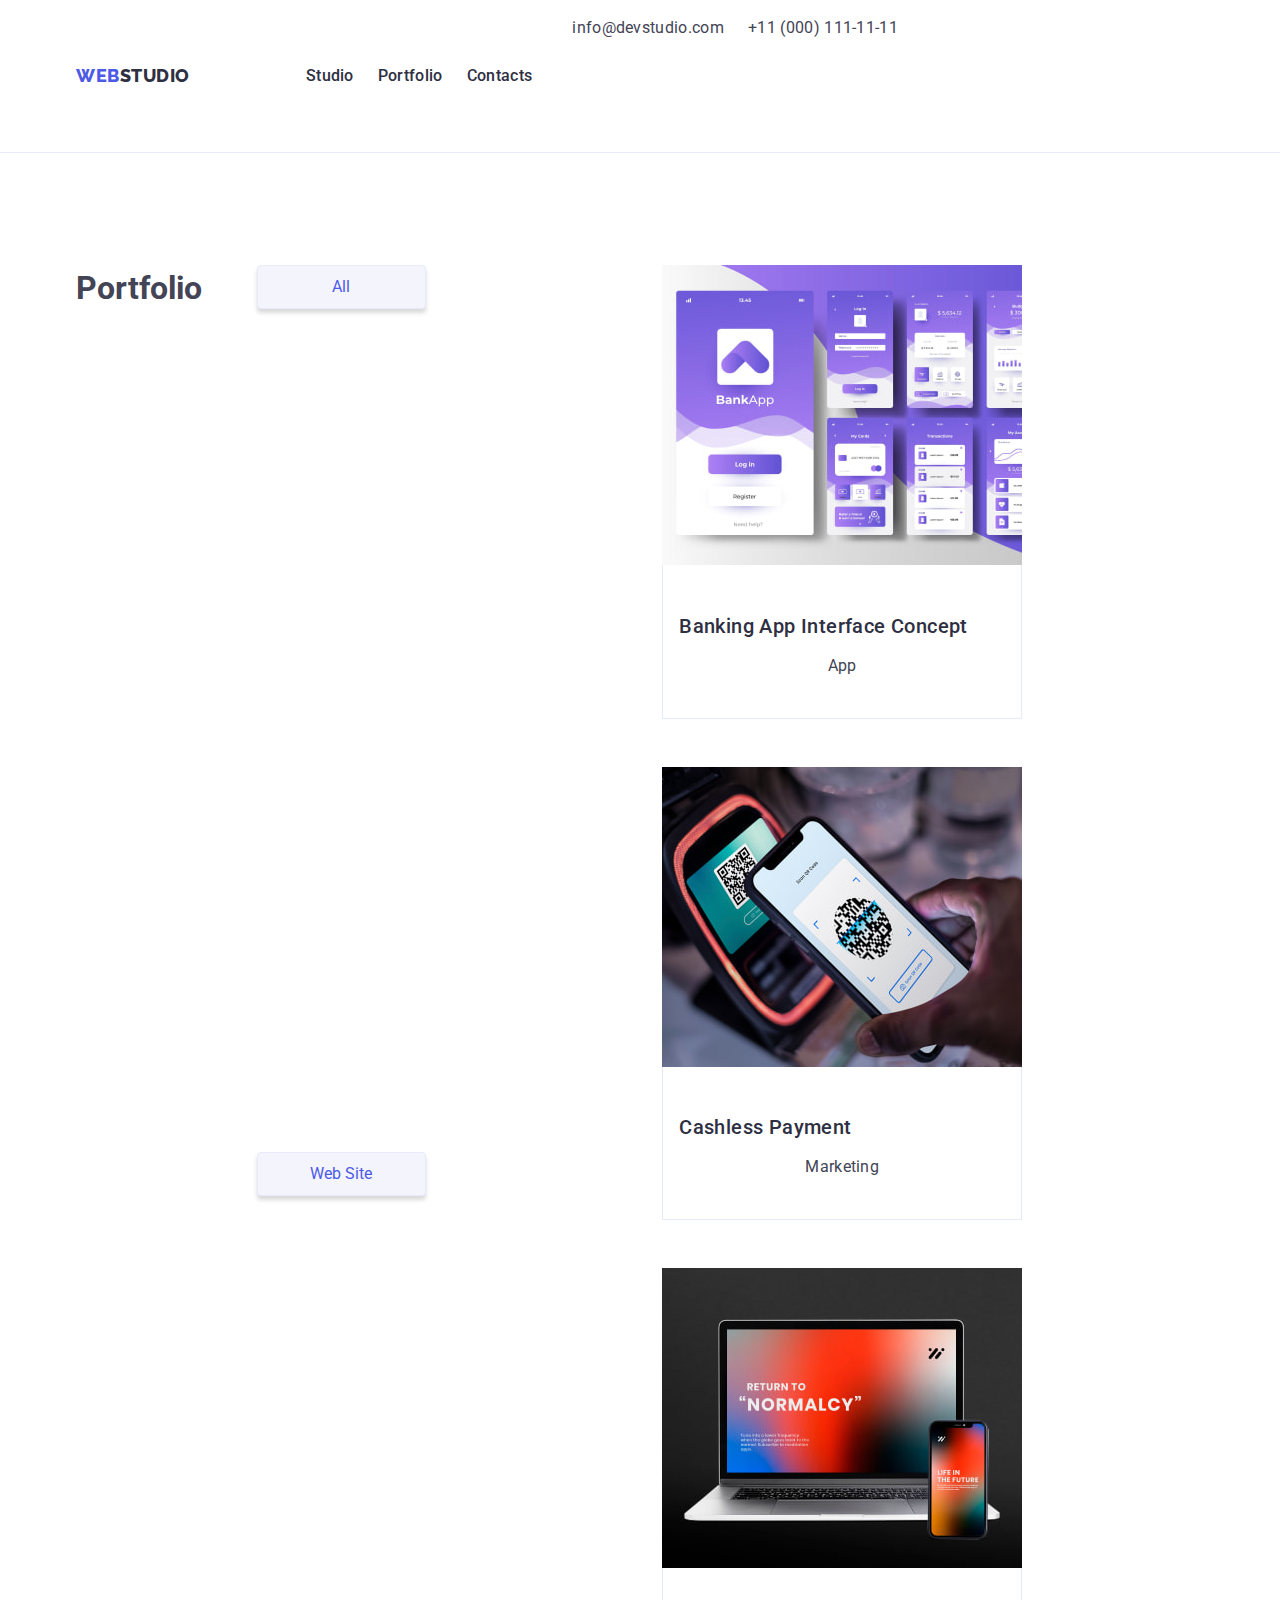
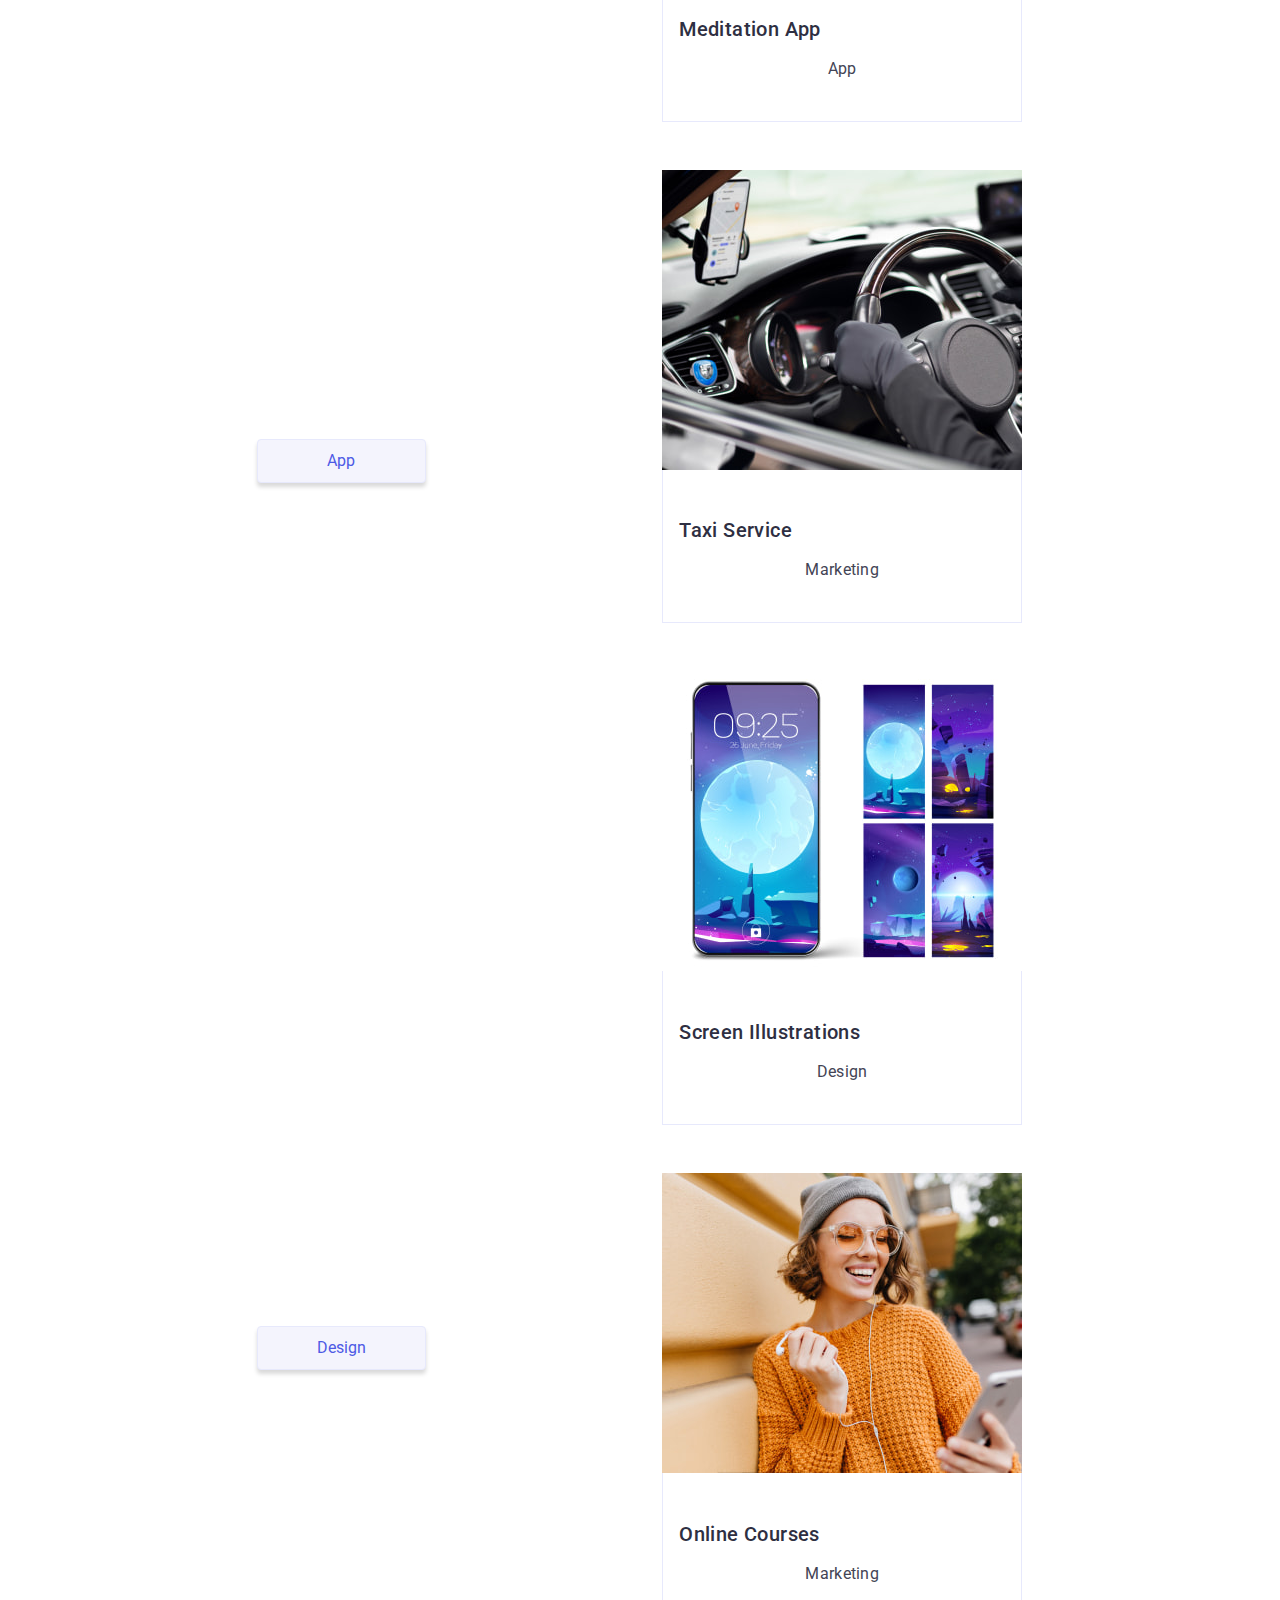
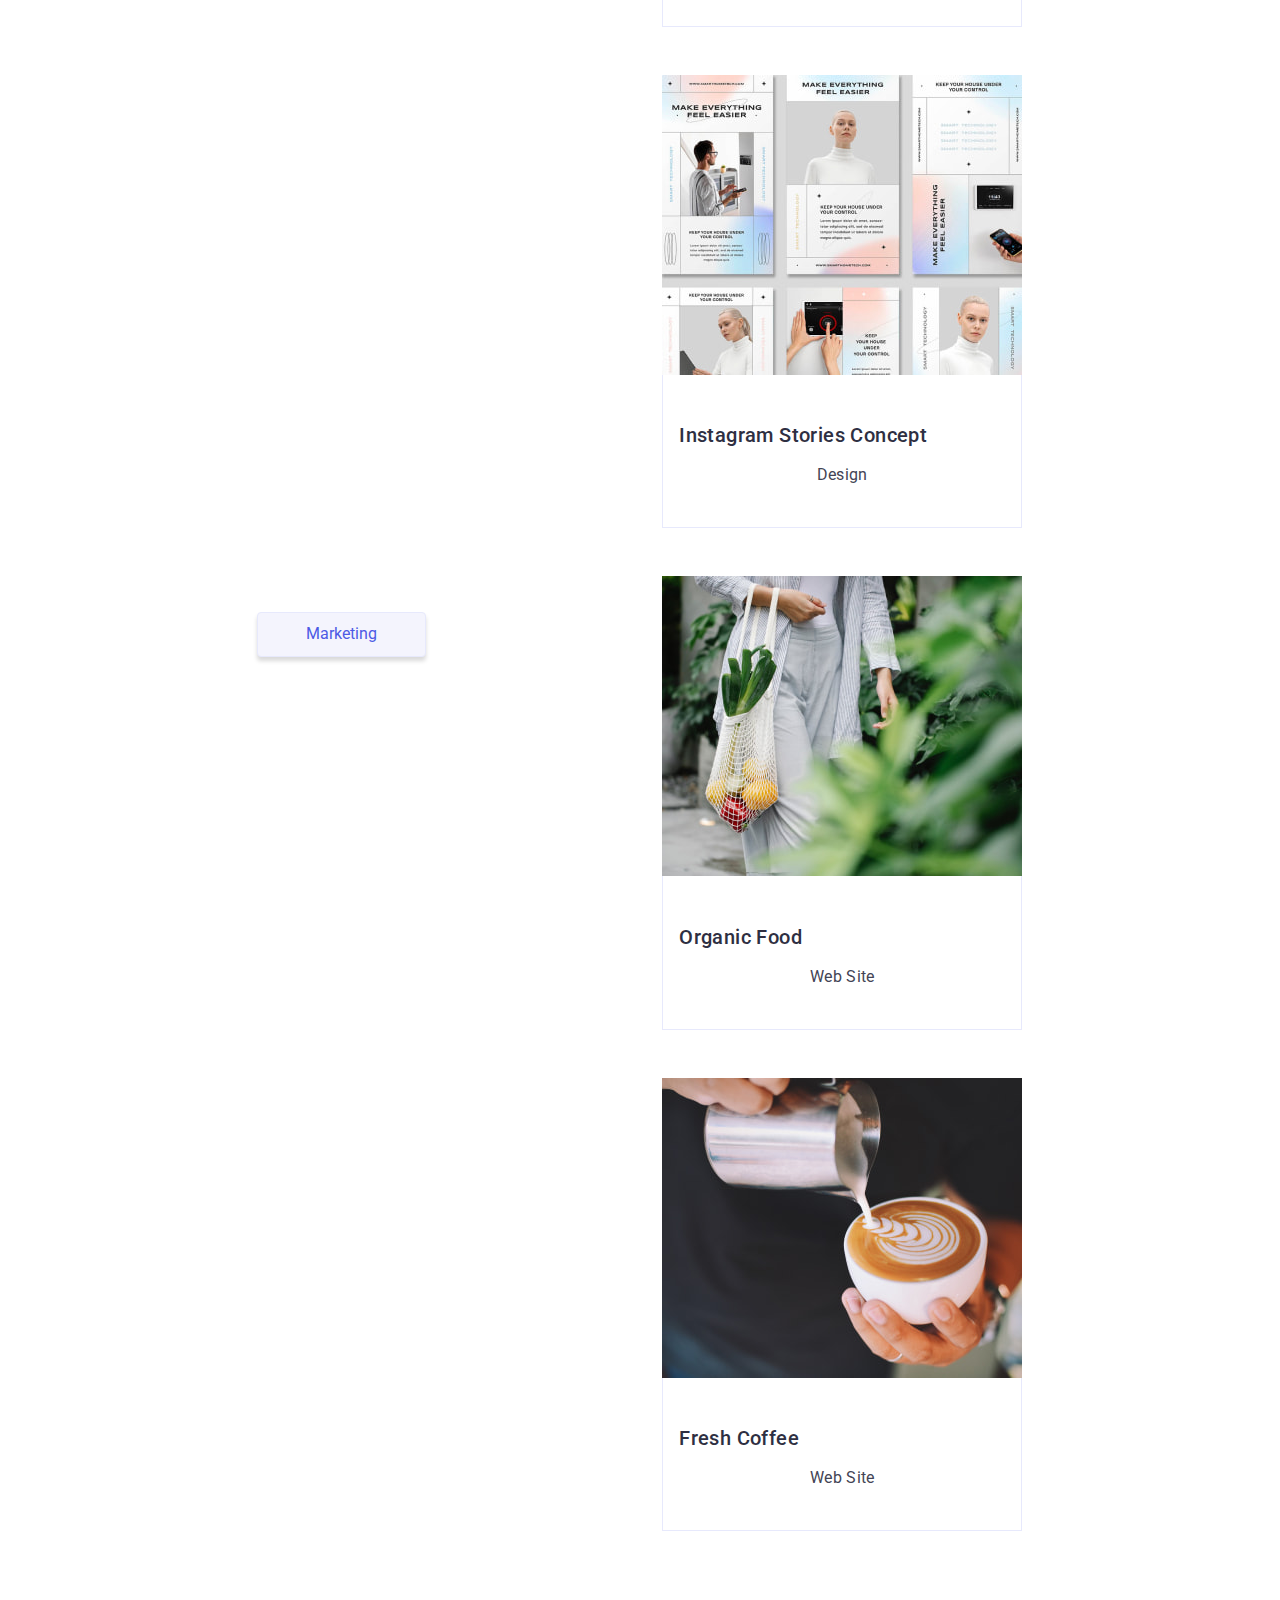
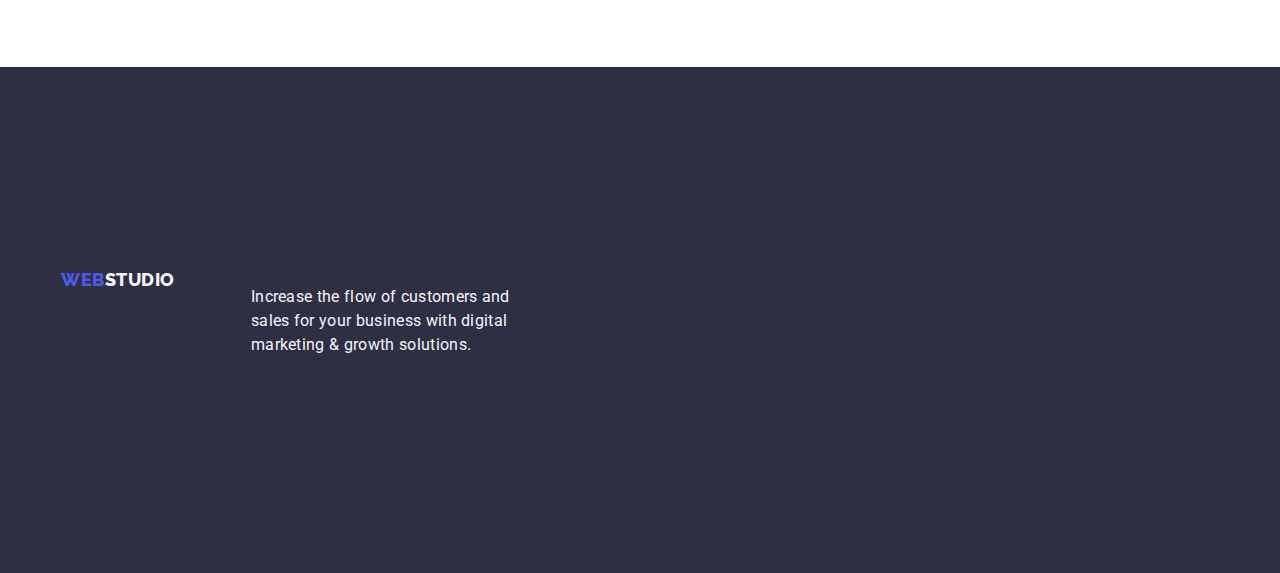
==== portfolio.html @ 125e6f63 "3rd hw further corrections" ====
<!DOCTYPE html>
<html lang="en">
  <head>
    <meta charset="UTF-8" />
    <meta name="viewport" content="width=device-width, initial-scale=1.0" />
    <title>Portfolio</title>
    <link rel="preconnect" href="https://fonts.googleapis.com" />
    <link rel="preconnect" href="https://fonts.gstatic.com" crossorigin />
    <link
      href="https://fonts.googleapis.com/css2?family=Raleway:wght@800&family=Roboto:wght@400;500;700;900&display=swap"
      rel="stylesheet"
    />
    <link
      rel="stylesheet"
      href="https://cdnjs.cloudflare.com/ajax/libs/modern-normalize/1.0.0/modern-normalize.min.css"
    />
    <link rel="stylesheet" href="css/styles.css" type="text/css" />
  </head>
  <body>
    <header class="header">
      <div class="container">
        <nav class="navigation">
          <a class="link logo" href="./index.html"
            >Web<span class="accent">Studio</span></a
          >
          <menu class="list nav-menu">
            <li class="nav-menu-li">
              <a class="nav-link link" href="./index.html">Studio</a>
            </li>
            <li class="nav-menu-li">
              <a class="nav-link link" href="./portfolio.html">Portfolio</a>
            </li>
            <li class="nav-menu-li">
              <a class="nav-link link" href="">Contacts</a>
            </li>
          </menu>
        </nav>
        <address class="address">
          <ul class="list">
            <li>
              <a class="address-link link" href="mailto:info@devstudio.com"
                >info@devstudio.com</a
              >
            </li>
            <li>
              <a class="address-link link" href="tel:+110001111111"
                >+11 (000) 111-11-11</a
              >
            </li>
          </ul>
        </address>
      </div>
    </header>
    <main>
      <section class="section portfolio-section">
        <div class="container">
          <h1 class="hidden">Portfolio</h1>
          <ul class="list buttons">
            <li>
              <button
                class="portfolio-button main-button main-button"
                type="button"
              >
                All
              </button>
            </li>
            <li>
              <button
                class="portfolio-button main-button main-button"
                type="button"
              >
                Web Site
              </button>
            </li>
            <li>
              <button
                class="portfolio-button main-button main-button"
                type="button"
              >
                App
              </button>
            </li>
            <li>
              <button
                class="portfolio-button main-button main-button"
                type="button"
              >
                Design
              </button>
            </li>
            <li>
              <button
                class="portfolio-button main-button main-button"
                type="button"
              >
                Marketing
              </button>
            </li>
          </ul>
          <ul class="list portfolio-app">
            <li class="portfolio-app-li">
              <a href="" class="link">
                <img
                  src="./images/portfolio_1.jpg"
                  alt="BankApp application"
                  width="360"
                  height="300"
                />
                <div class="portfolio-app-name">
                  <h2 class="portfolio-second-heading">
                    Banking App Interface Concept
                  </h2>
                  <p class="paragraph">App</p>
                </div>
              </a>
            </li>
            <li class="portfolio-app -list-item">
              <a href="" class="link">
                <img
                  src="./images/portfolio_2.jpg"
                  alt="scanning an QR code"
                  width="360"
                  height="300"
                />
                <div class="portfolio-app-name">
                  <h2 class="portfolio-second-heading">Cashless Payment</h2>
                  <p class="paragraph">Marketing</p>
                </div>
              </a>
            </li>
            <li class="portfolio-app -list-item">
              <a href="" class="link">
                <img
                  src="./images/portfolio_3.jpg"
                  alt="laptop and mobile screens showing meditation application"
                  width="360"
                  height="300"
                />
                <div class="portfolio-app-name">
                  <h2 class="portfolio-second-heading">Meditation App</h2>
                  <p class="paragraph">App</p>
                </div>
              </a>
            </li>
            <li class="portfolio-app -list-item">
              <a href="" class="link">
                <img
                  src="./images/portfolio_4.jpg"
                  alt="steering wheel being held"
                  width="360"
                  height="300"
                />
                <div class="portfolio-app-name">
                  <h2 class="portfolio-second-heading">Taxi Service</h2>
                  <p class="paragraph">Marketing</p>
                </div>
              </a>
            </li>
            <li class="portfolio-app -list-item">
              <a href="" class="link">
                <img
                  src="./images/portfolio_5.jpg"
                  alt="phone screen with a moon wallpaper"
                  width="360"
                  height="300"
                />
                <div class="portfolio-app-name">
                  <h2 class="portfolio-second-heading">Screen Illustrations</h2>
                  <p class="paragraph">Design</p>
                </div>
              </a>
            </li>
            <li class="portfolio-app -list-item">
              <a href="" class="link">
                <img
                  src="./images/portfolio_6.jpg"
                  alt="smiling woman with headphones using a mobile phone"
                  width="360"
                  height="300"
                />
                <div class="portfolio-app-name">
                  <h2 class="portfolio-second-heading">Online Courses</h2>
                  <p class="paragraph">Marketing</p>
                </div>
              </a>
            </li>
            <li class="portfolio-app -list-item">
              <a href="" class="link">
                <img
                  src="./images/portfolio_7.jpg"
                  alt="templates concerning keeping house under control"
                  width="360"
                  height="300"
                />
                <div class="portfolio-app-name">
                  <h2 class="portfolio-second-heading">
                    Instagram Stories Concept
                  </h2>
                  <p class="paragraph">Design</p>
                </div>
              </a>
            </li>
            <li class="portfolio-app -list-item">
              <a href="" class="link">
                <img
                  src="./images/portfolio_8.jpg"
                  alt="woman carrying a bag of fruits and vegetables"
                  width="360"
                  height="300"
                />
                <div class="portfolio-app-name">
                  <h2 class="portfolio-second-heading">Organic Food</h2>
                  <p class="paragraph">Web Site</p>
                </div>
              </a>
            </li>
            <li class="portfolio-app -list-item">
              <a href="" class="link">
                <img
                  src="./images/portfolio_9.jpg"
                  alt="person decorating a coffee"
                  width="360"
                  height="300"
                />
                <div class="portfolio-app-name">
                  <h2 class="portfolio-second-heading">Fresh Coffee</h2>
                  <p class="paragraph">Web Site</p>
                </div>
              </a>
            </li>
          </ul>
        </div>
      </section>
    </main>
    <footer class="footer">
      <div class="container">
        <a class="link logo" href="./index.html"
          >Web<span class="accent">Studio</span></a
        >
        <p class="footer-paragraph">
          Increase the flow of customers and sales for your business with
          digital marketing & growth solutions.
        </p>
      </div>
    </footer>
  </body>
</html>
---- css/styles.css ----
:root {
  --iris: #4d5ae5;
  --ocean: #404bbf;
  --navy-blue: #2e2f42;
  --green: #31d0aa;
  --slate: #434455;
  --light-slate: #8e8f99;
  --cornflower: #e7e9fc;
  --cloud: #f4f4fd;
  --navy-blue-modal: #2e2f4266;
  --grey: #2e2f42b2;
  --white: #ffffff;
  --dairy: #fcfcfc;
}

body {
  background-color: var(--white);
  color: var(--slate);
  font-family: "Roboto", sans-serif;
}

.header {
  border-bottom: 1px solid var(--cornflower);
}

.container {
  display: flex;
  margin: 0 auto;
  padding: 0 15px;
  width: 1158px;
}

.navigation {
  display: flex;
  align-items: center;
}

.nav-menu {
  display: flex;
  gap: 40px;
}

.nav-menu-li {
  padding: 24px 0;
}

.nav-link {
  color: var(--navy-blue);
  font-weight: 500;
  letter-spacing: 0.02em;
  line-height: 1.5;
  padding: 24px 0;
}

.link {
  display: inline-block;
  text-decoration: none;
}

.link:hover,
.link:focus {
  color: var(--ocean);
}

.logo {
  color: var(--iris);
  font-family: "Raleway", sans-serif;
  font-size: 18px;
  font-weight: 800;
  letter-spacing: 0.03em;
  line-height: 1.17;
  margin-right: 76px;
  text-transform: uppercase;
}

.accent {
  color: var(--navy-blue);
}

.list {
  display: flex;
  gap: 24px;
  list-style: none;
}

.address {
  font-style: normal;
  gap: 40px;
}

.address > .link {
  gap: 40px;
}

.address-link {
  color: var(--slate);
  letter-spacing: 0.02em;
  line-height: 1.5;
}

.section {
  padding: 120px 0;
}

.section .list {
  justify-content: center;
}

.starting-section {
  background-color: var(--navy-blue);
  display: flex;
  justify-content: center;
  padding: 188px 0;
}

.starting-section > .container {
  display: flex;
  flex-wrap: wrap;
  justify-content: center;
  width: 496px;
}

.first-heading {
  color: var(--white);
  font-size: 56px;
  letter-spacing: 0.02em;
  line-height: 1.07;
  max-width: 496px;
  text-align: center;
}

.button {
  cursor: pointer;
  font-family: "Roboto", sans-serif;
  font-weight: 500;
  letter-spacing: 0.04em;
  line-height: 1.5;
}

.main-button {
  background-color: var(--iris);
  border: none;
  box-shadow: 0px 4px 4px 0px rgba(0, 0, 0, 0.15);
  color: var(--white);
  display: block;
  min-width: 169px;
  padding: 16px 32px;
}

.main-button:hover,
.main-button:focus {
  background-color: var(--ocean);
}

.main-button,
.portfolio-button {
  border-radius: 4px;
}

.visually-hidden {
  position: absolute;
  width: 1px;
  height: 1px;
  margin: -1px;
  border: 0;
  padding: 0;
  white-space: nowrap;
  clip-path: inset(100%);
  clip: rect(0 0 0 0);
  overflow: hidden;
}

.third-heading {
  color: var(--navy-blue);
  font-size: 20px;
  font-weight: 500;
  letter-spacing: 0.02em;
  line-height: 1.2;
  margin-bottom: 8px;
  text-align: center;
}

.paragraph {
  color: var(--slate);
  letter-spacing: 0.02em;
  line-height: 1.5;
  text-align: center;
}

.second-heading {
  color: var(--navy-blue);
  font-size: 36px;
  font-weight: 700;
  letter-spacing: 0.02em;
  line-height: 1.11;
  margin-bottom: 72px;
  text-align: center;
  text-transform: capitalize;
}

.traits-list-item {
  flex-basis: calc((100% - 72px) / 4);
}

.work-list-item,
.portfolio-app-li {
  flex-basis: calc((100% - 48px) / 3);
}

.team-section {
  background-color: var(--cloud);
  border-radius: 0 0 4px 4px;
  flex-basis: calc((100% - 72px) / 4);
}

.team-list-item {
  background-color: var(--white);
  border-radius: 0 0 4px 4px;
}

.team-member {
  padding: 32px 0;
}

img {
  display: block;
}

.footer {
  background-color: var(--navy-blue);
  padding: 100px 0;
}

.footer > .container {
  padding: 101.5px 0 100px 0;
}

.footer .link {
  margin-bottom: 16px;
}

.footer .accent {
  color: var(--cloud);
}

.footer-paragraph {
  color: var(--cloud);
  letter-spacing: 0.02em;
  line-height: 1.5;
  max-width: 264px;
}

/* portfolio */

.portfolio-section {
  padding: 96px 0 120px 0;
}

.portfolio-section .list {
  flex-wrap: wrap;
}

.buttons {
  margin-bottom: 72px;
}

.portfolio-button {
  background-color: var(--cloud);
  border: 1px solid var(--cornflower);
  color: var(--iris);
  padding: 12px 24px;
}

.portfolio-button:hover,
.portfolio-button:focus {
  background-color: var(--ocean);
  border: 1px solid transparent;
  color: var(--white);
}

.portfolio-second-heading {
  color: var(--navy-blue);
  font-size: 20px;
  font-weight: 500;
  letter-spacing: 0.02em;
  line-height: 1.2;
  margin-bottom: 8px;
}

.portfolio-app {
  row-gap: 48px;
}

.portfolio-app-name {
  border: 1px solid var(--cornflower);
  border-top: none;
  padding: 32px 16px;
}

.portfolio-app-name > .paragraph {
  margin-bottom: 8px;
}
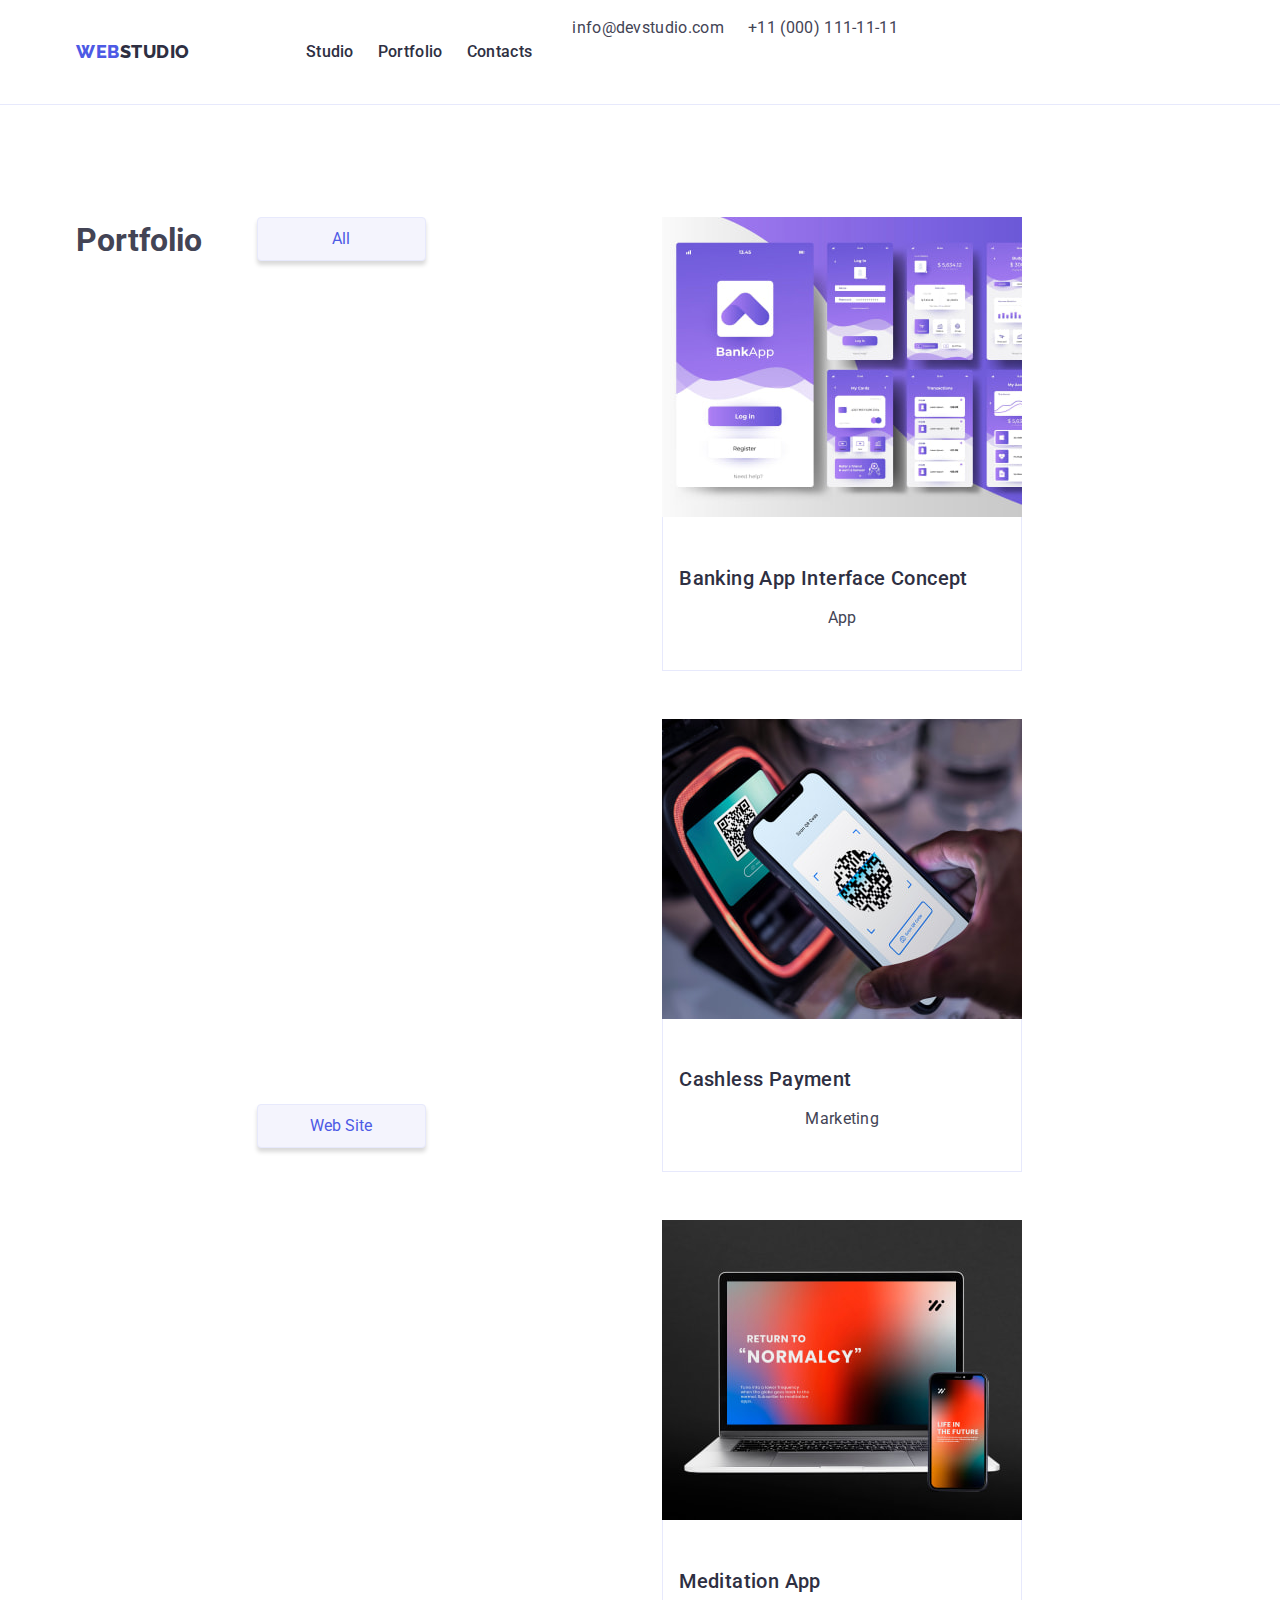
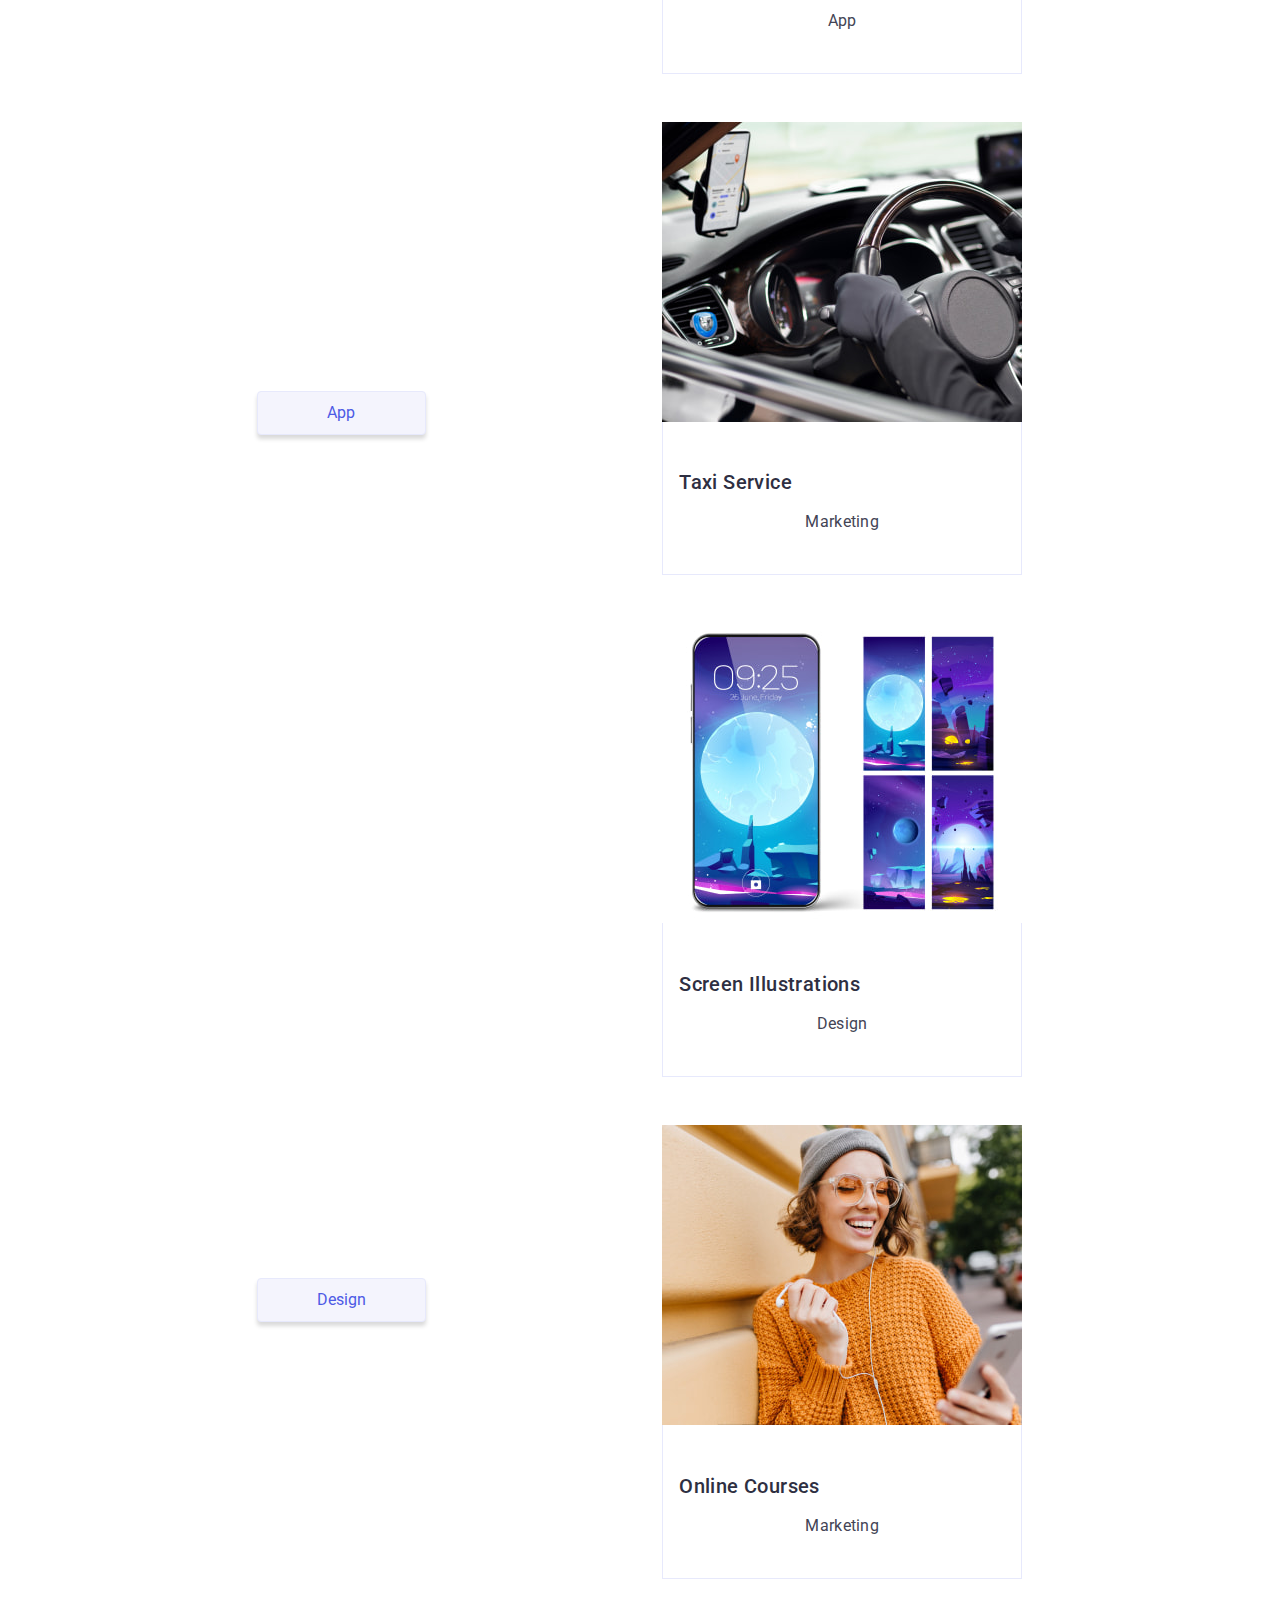
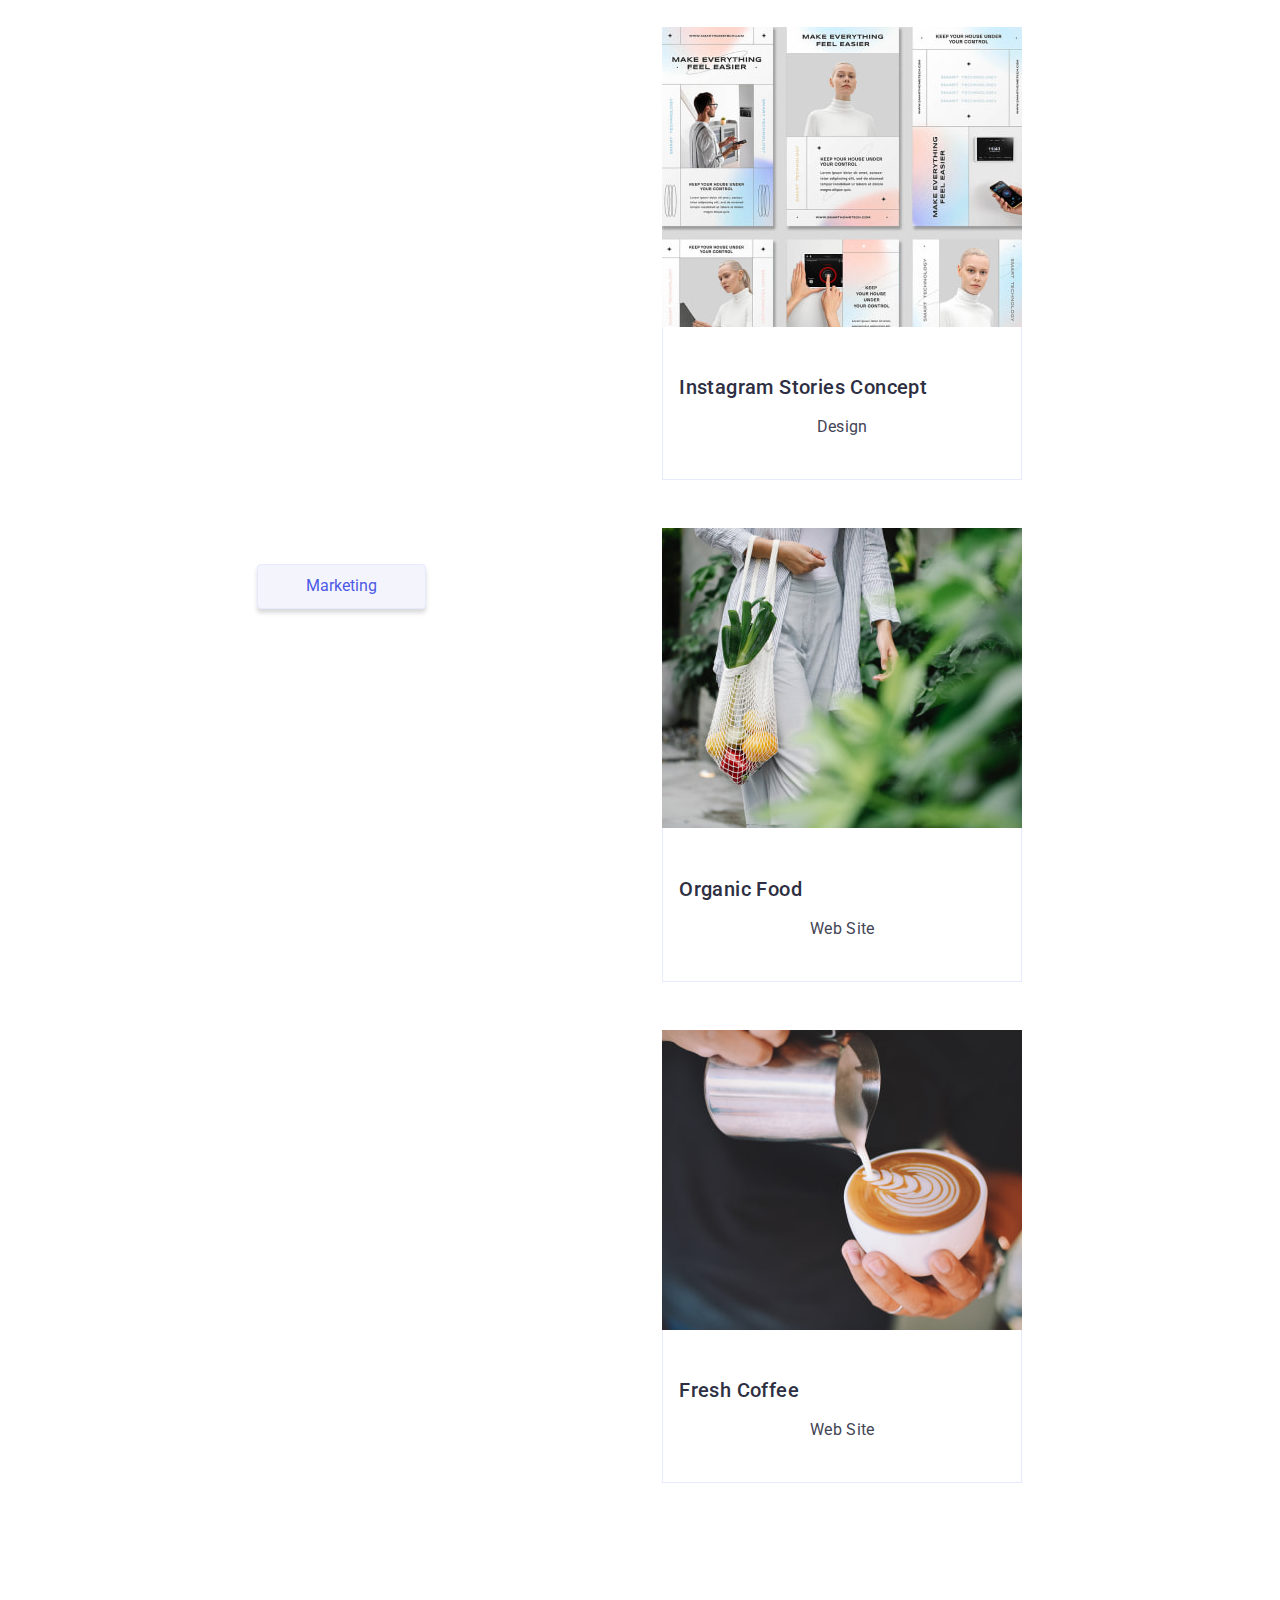
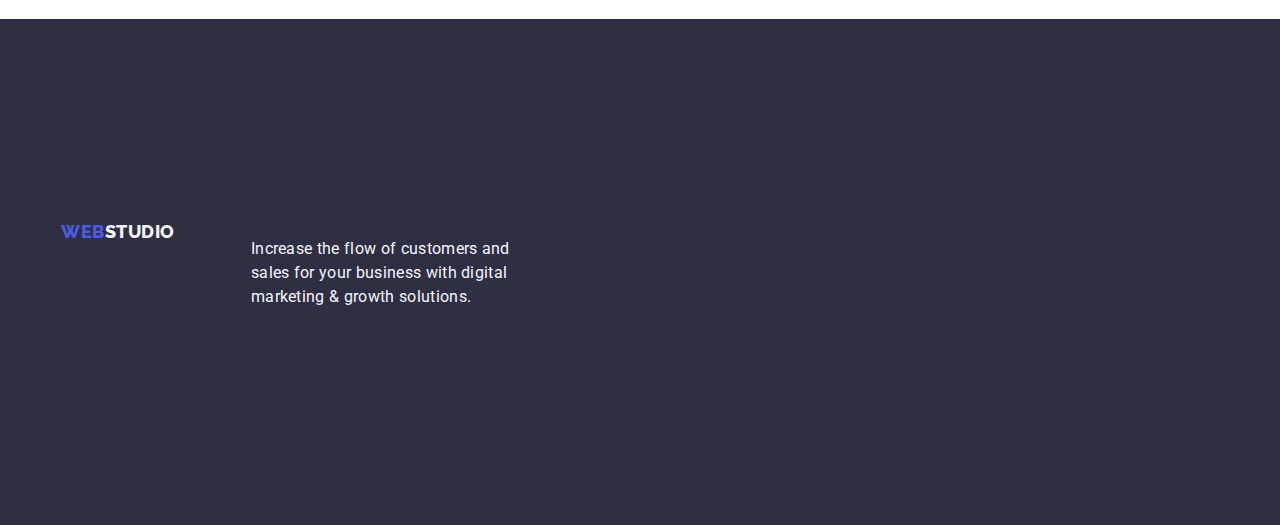
==== commit cafc1eb5: "3rd hw li class" ====
--- a/portfolio.html
+++ b/portfolio.html
@@ -114,7 +114,7 @@
                 </div>
               </a>
             </li>
-            <li class="portfolio-app -list-item">
+            <li class="portfolio-app-li">
               <a href="" class="link">
                 <img
                   src="./images/portfolio_2.jpg"
@@ -128,7 +128,7 @@
                 </div>
               </a>
             </li>
-            <li class="portfolio-app -list-item">
+            <li class="portfolio-app-li">
               <a href="" class="link">
                 <img
                   src="./images/portfolio_3.jpg"
@@ -142,7 +142,7 @@
                 </div>
               </a>
             </li>
-            <li class="portfolio-app -list-item">
+            <li class="portfolio-app-li">
               <a href="" class="link">
                 <img
                   src="./images/portfolio_4.jpg"
@@ -156,7 +156,7 @@
                 </div>
               </a>
             </li>
-            <li class="portfolio-app -list-item">
+            <li class="portfolio-app-li">
               <a href="" class="link">
                 <img
                   src="./images/portfolio_5.jpg"
@@ -170,7 +170,7 @@
                 </div>
               </a>
             </li>
-            <li class="portfolio-app -list-item">
+            <li class="portfolio-app-li">
               <a href="" class="link">
                 <img
                   src="./images/portfolio_6.jpg"
@@ -184,7 +184,7 @@
                 </div>
               </a>
             </li>
-            <li class="portfolio-app -list-item">
+            <li class="portfolio-app-li">
               <a href="" class="link">
                 <img
                   src="./images/portfolio_7.jpg"
@@ -200,7 +200,7 @@
                 </div>
               </a>
             </li>
-            <li class="portfolio-app -list-item">
+            <li class="portfolio-app-li">
               <a href="" class="link">
                 <img
                   src="./images/portfolio_8.jpg"
@@ -214,7 +214,7 @@
                 </div>
               </a>
             </li>
-            <li class="portfolio-app -list-item">
+            <li class="portfolio-app-li">
               <a href="" class="link">
                 <img
                   src="./images/portfolio_9.jpg"
--- a/css/styles.css
+++ b/css/styles.css
@@ -53,7 +53,6 @@
 }
 
 .link {
-  display: inline-block;
   text-decoration: none;
 }
 
@@ -84,6 +83,7 @@
 }
 
 .address {
+  display: flex;
   font-style: normal;
   gap: 40px;
 }
@@ -216,6 +216,7 @@
 .team-list-item {
   background-color: var(--white);
   border-radius: 0 0 4px 4px;
+  flex-basis: calc((100% - 72px) / 4);
 }
 
 .team-member {
@@ -236,6 +237,7 @@
 }
 
 .footer .link {
+  display: inline-block;
   margin-bottom: 16px;
 }
 
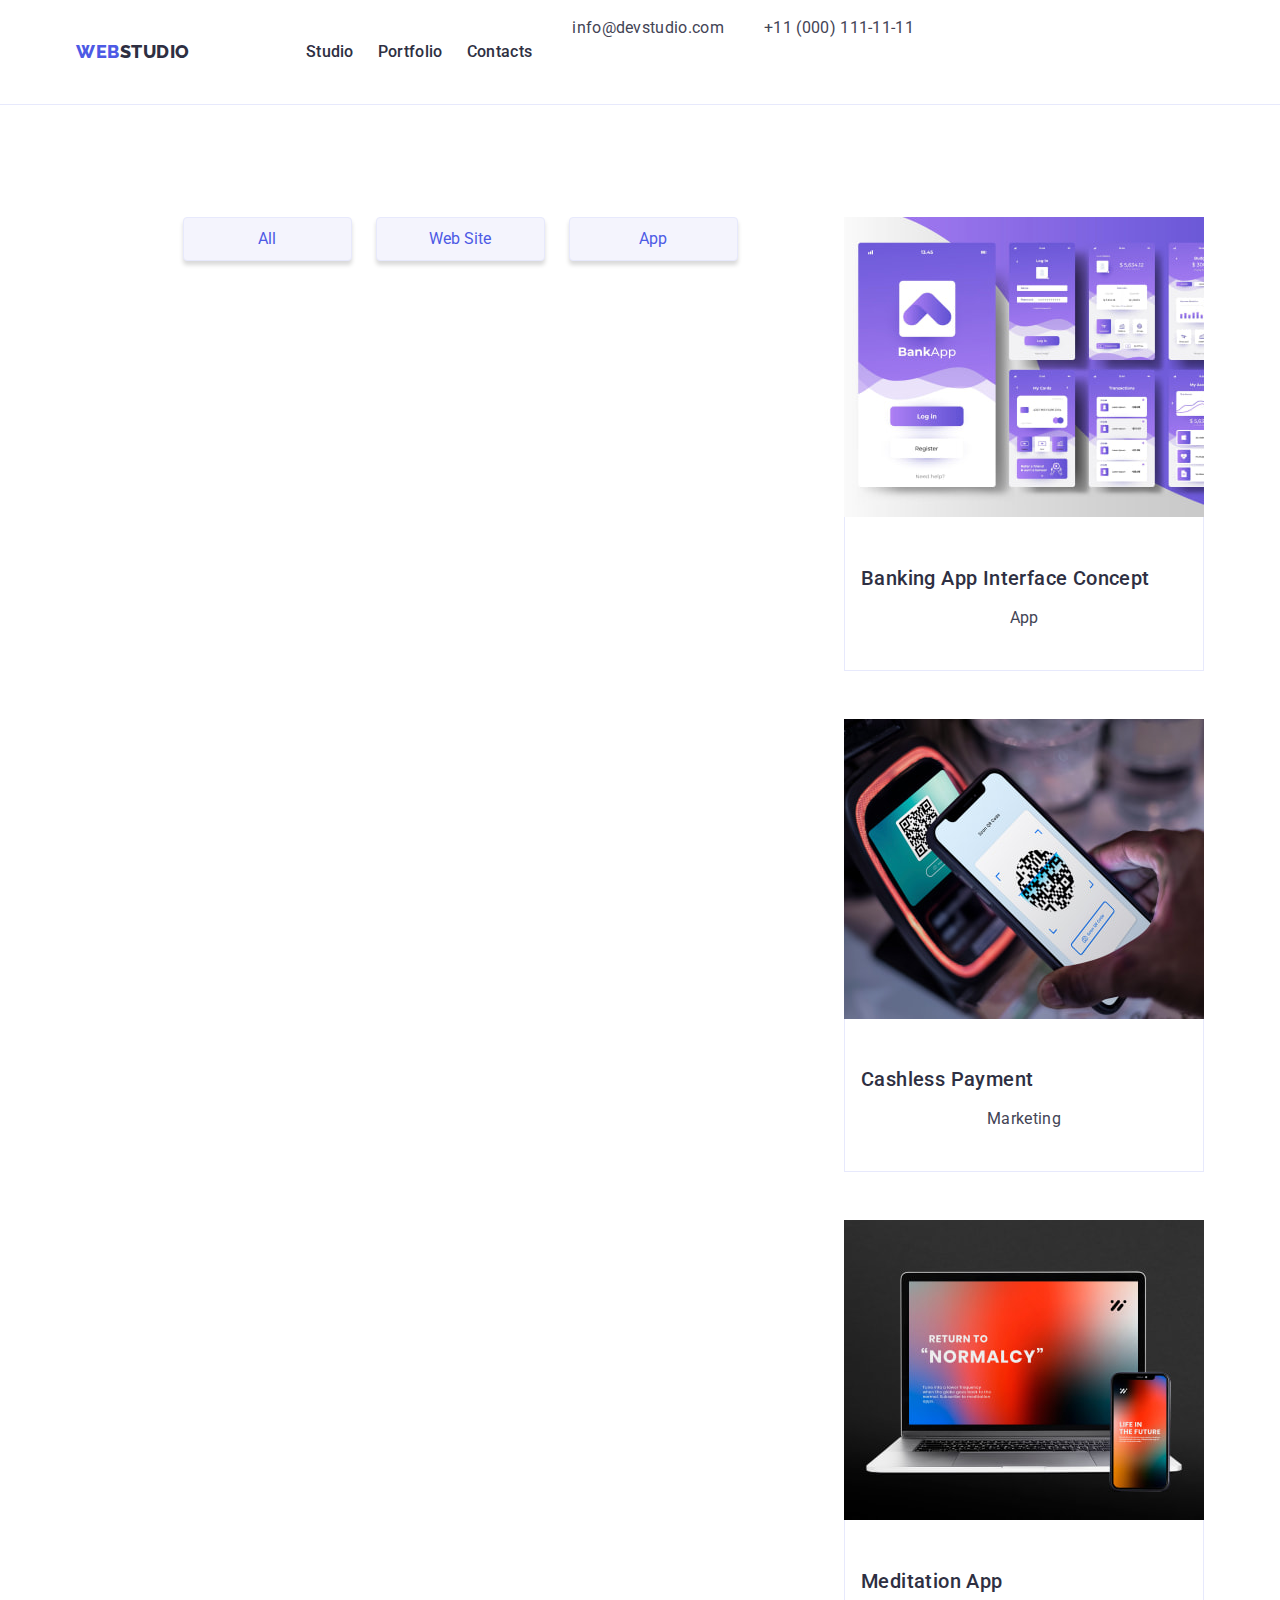
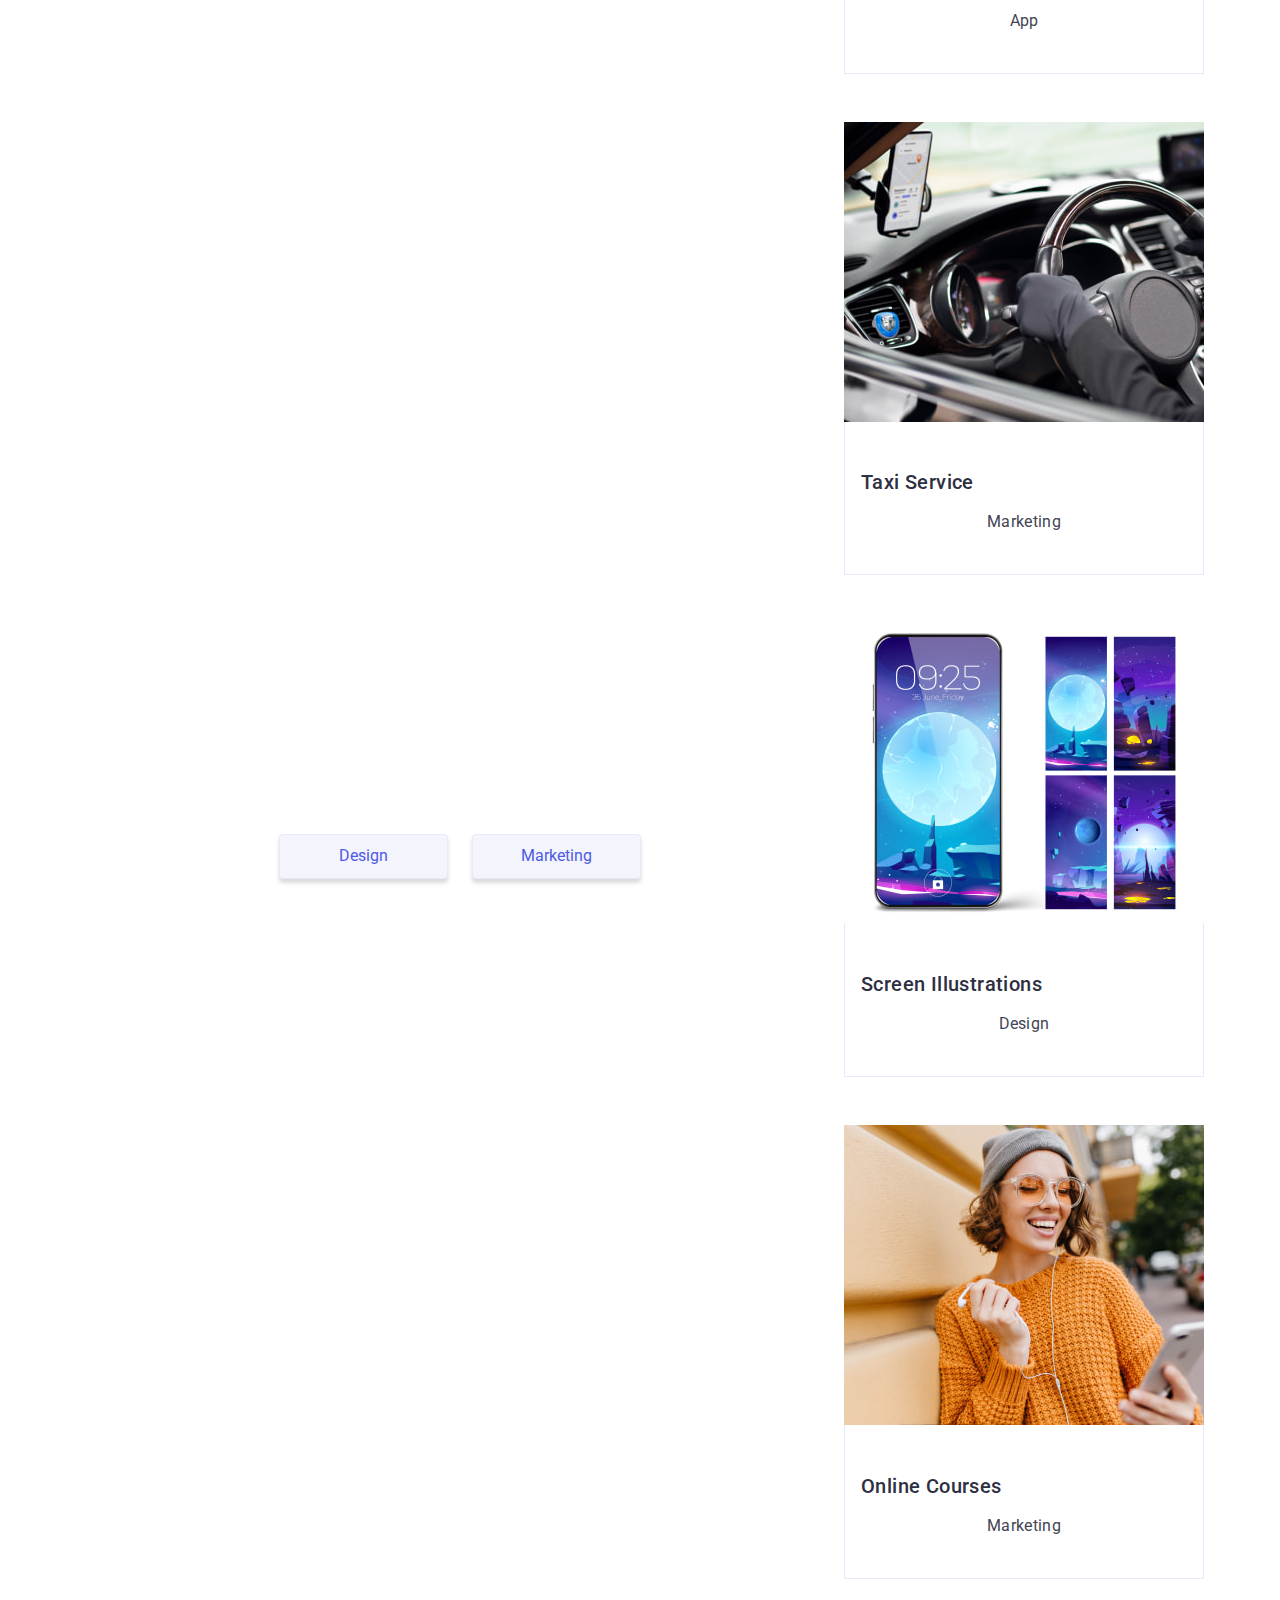
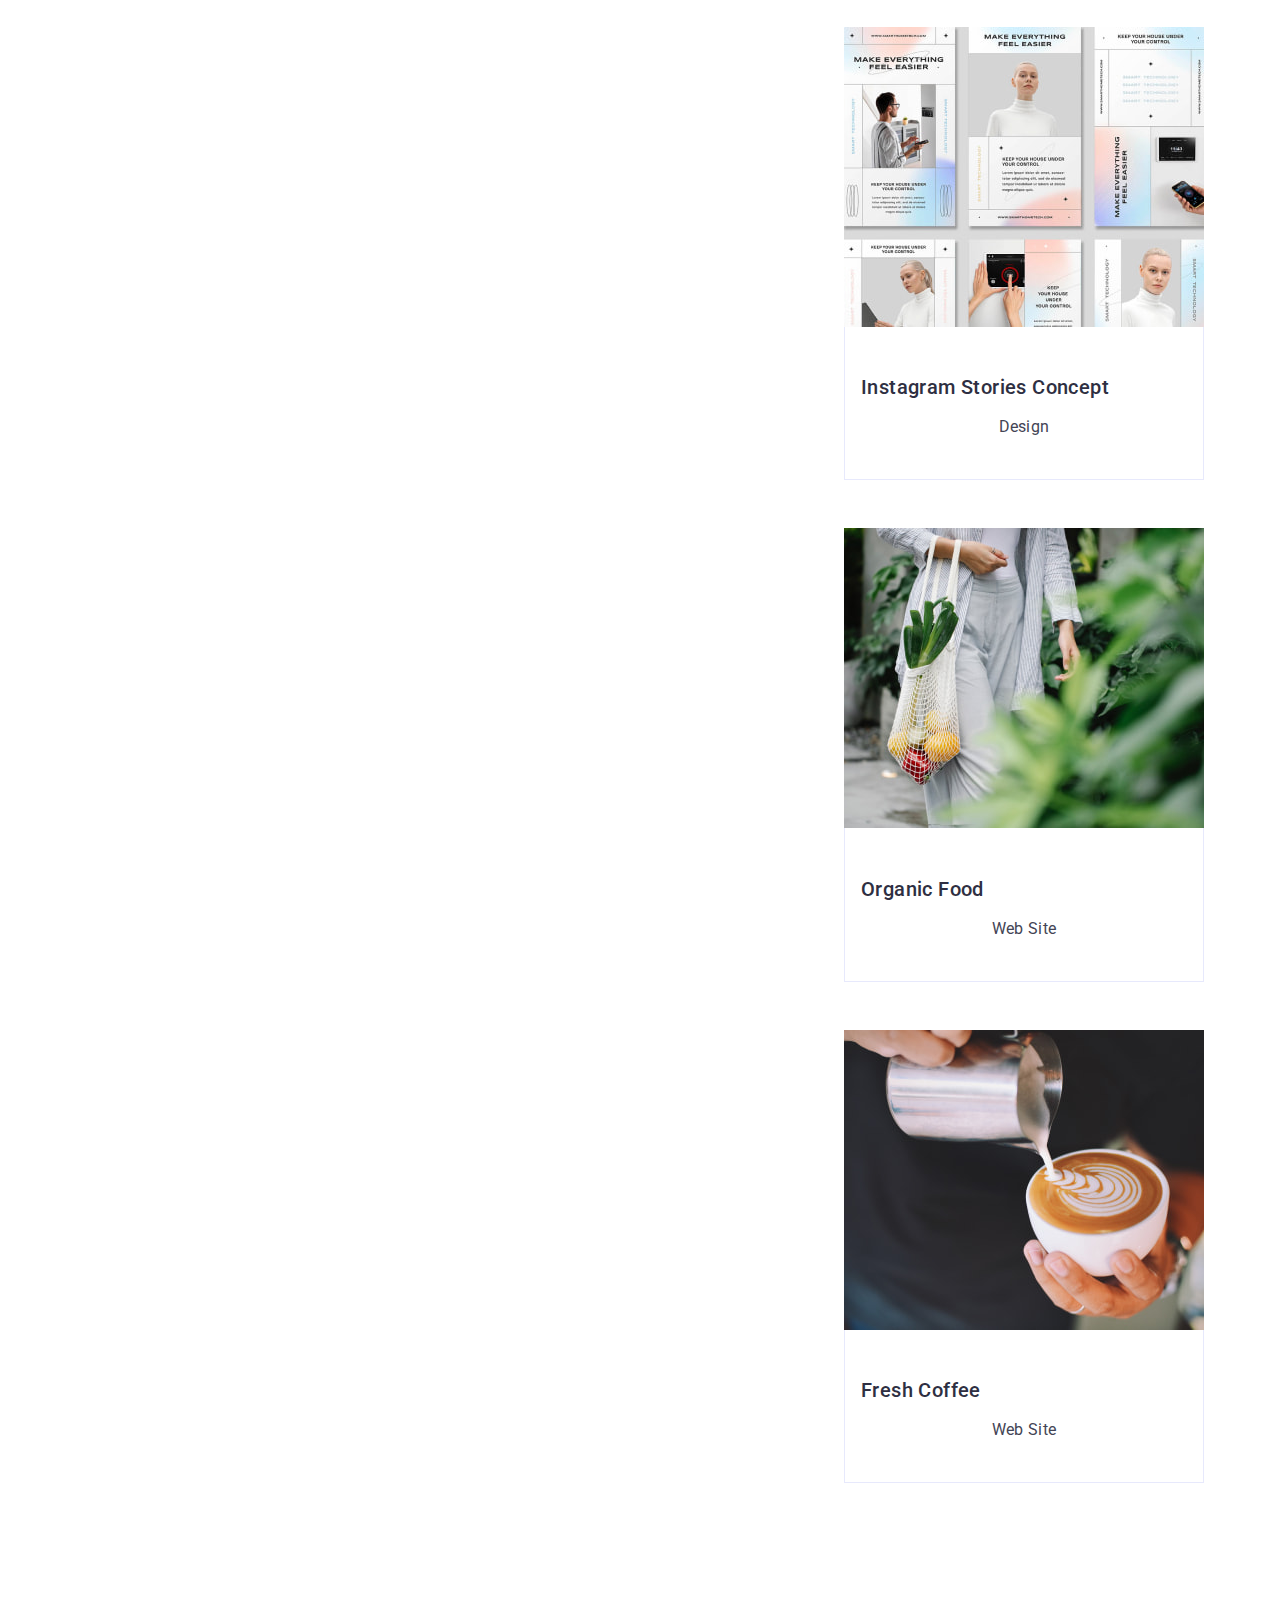
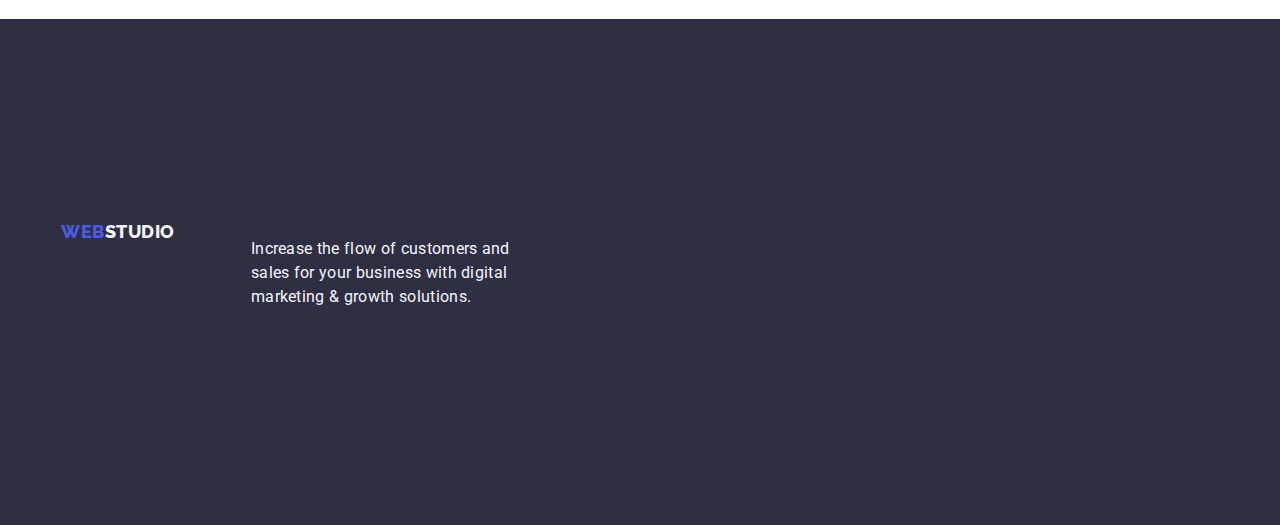
==== commit 6f1330eb: "3rd hw address list" ====
--- a/portfolio.html
+++ b/portfolio.html
@@ -54,7 +54,7 @@
     <main>
       <section class="section portfolio-section">
         <div class="container">
-          <h1 class="hidden">Portfolio</h1>
+          <h1 class="visually-hidden">Portfolio</h1>
           <ul class="list buttons">
             <li>
               <button
--- a/css/styles.css
+++ b/css/styles.css
@@ -88,7 +88,7 @@
   gap: 40px;
 }
 
-.address > .link {
+.address > .list {
   gap: 40px;
 }
 
@@ -202,8 +202,8 @@
   flex-basis: calc((100% - 72px) / 4);
 }
 
-.work-list-item,
-.portfolio-app-li {
+.work-section .list,
+.portfolio-app {
   flex-basis: calc((100% - 48px) / 3);
 }
 
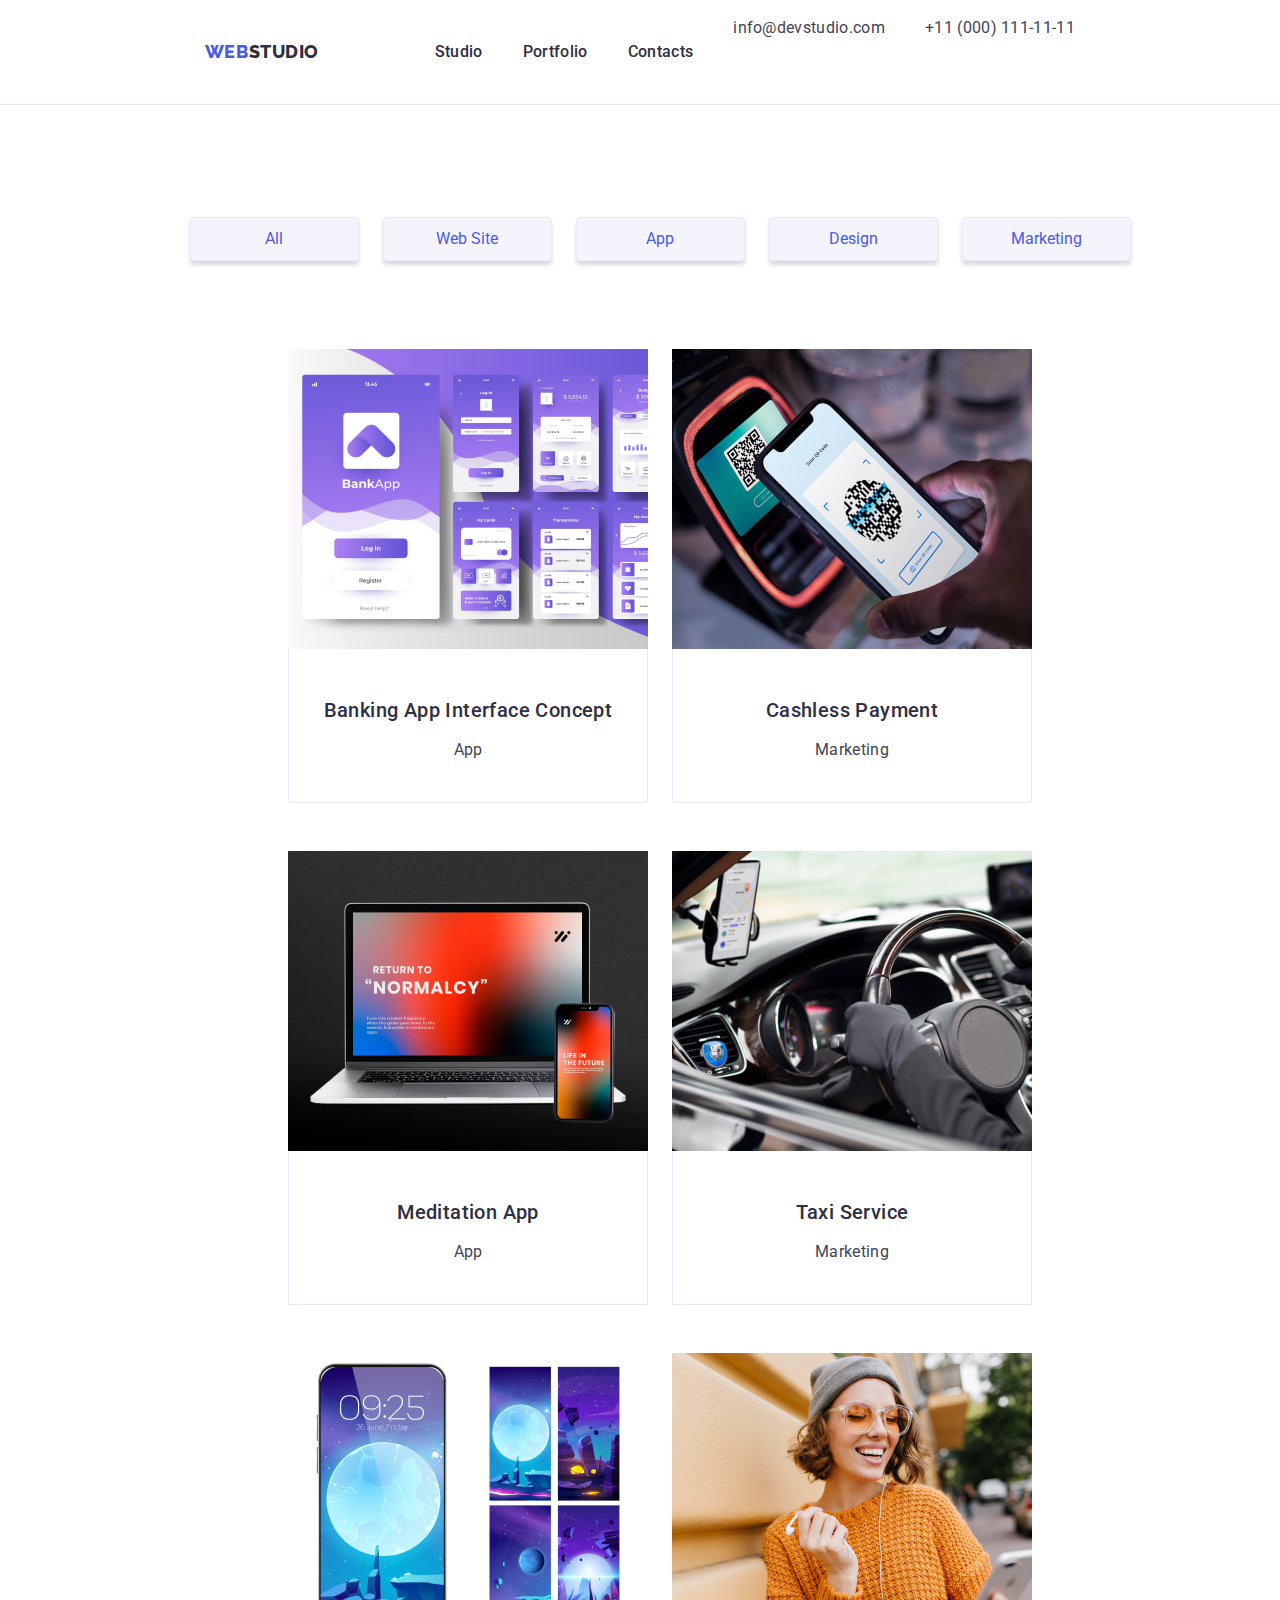
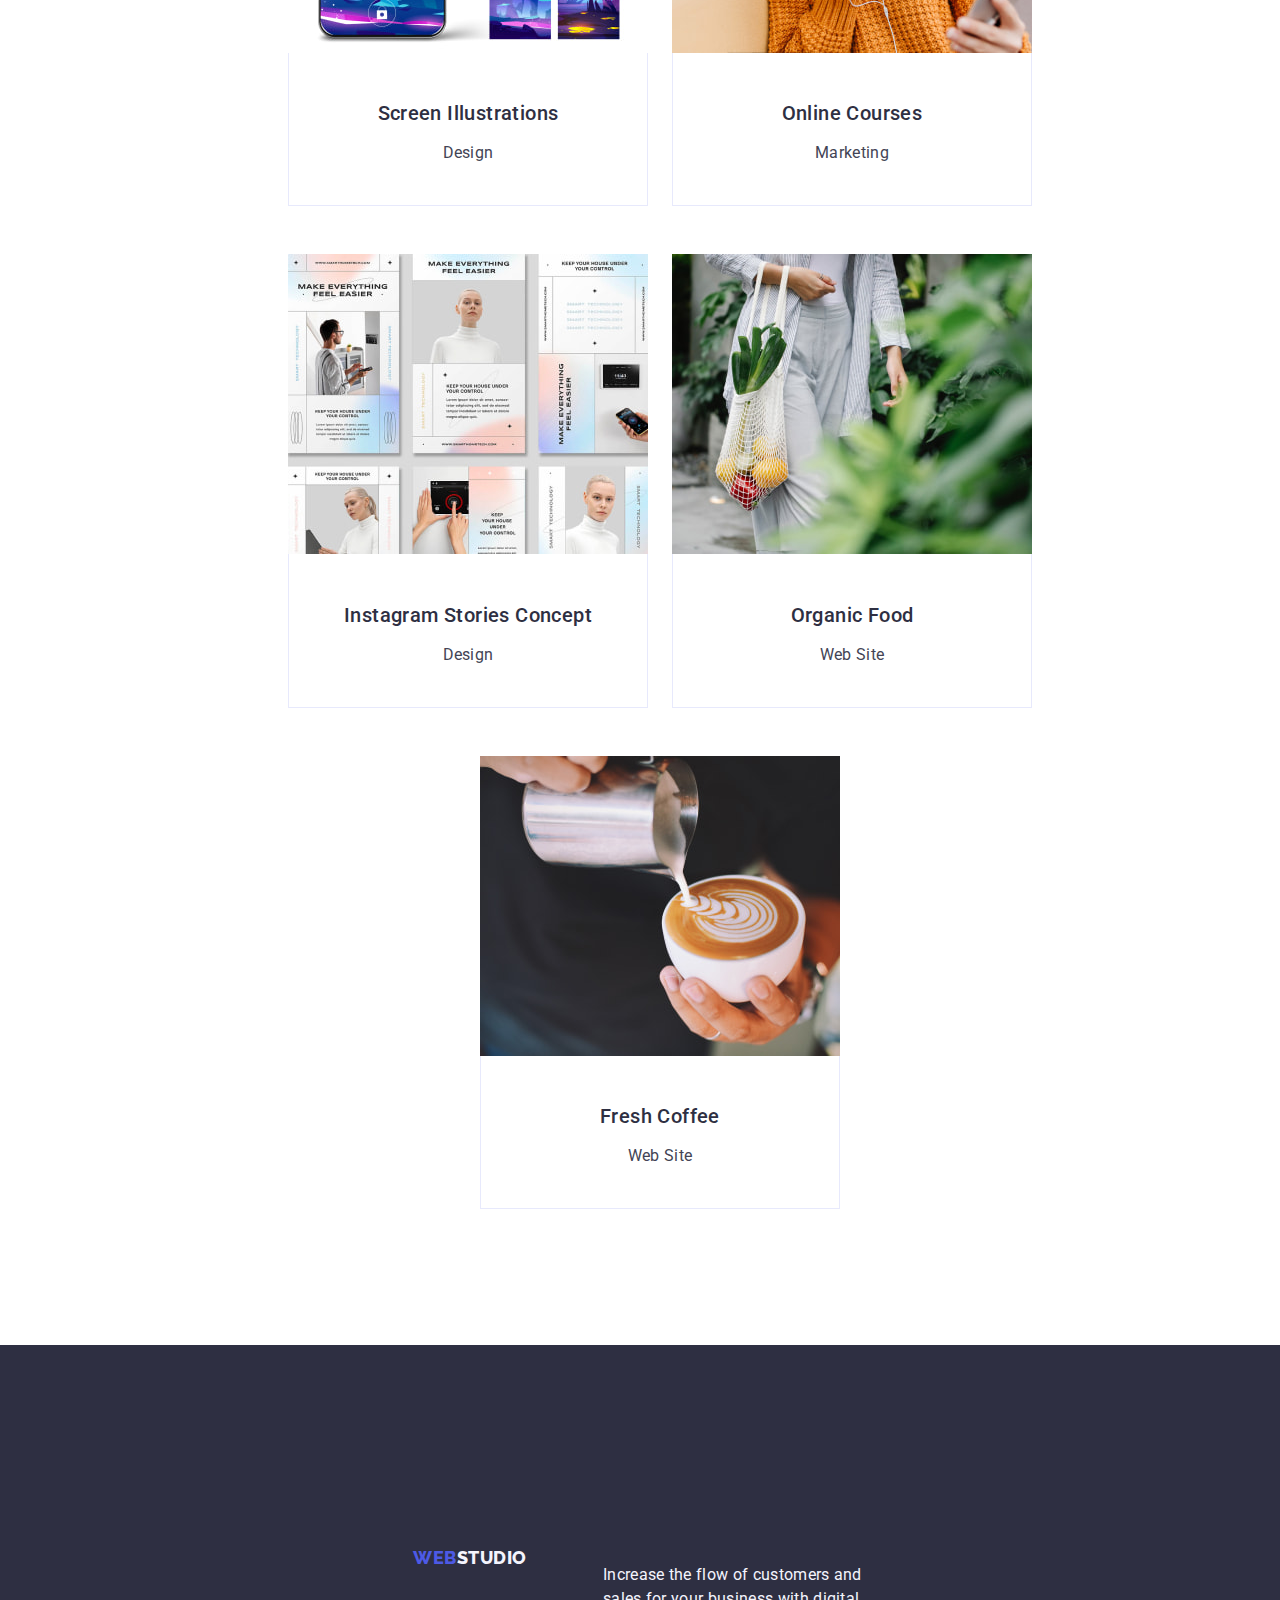
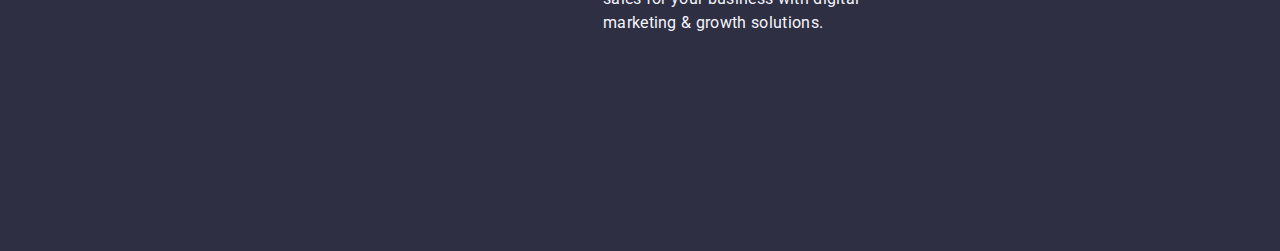
==== commit b3278e4d: "3rd hw menu" ====
--- a/portfolio.html
+++ b/portfolio.html
@@ -23,17 +23,17 @@
           <a class="link logo" href="./index.html"
             >Web<span class="accent">Studio</span></a
           >
-          <menu class="list nav-menu">
-            <li class="nav-menu-li">
+          <ul class="list nav-list">
+            <li class="nav-li">
               <a class="nav-link link" href="./index.html">Studio</a>
             </li>
-            <li class="nav-menu-li">
+            <li class="nav-li">
               <a class="nav-link link" href="./portfolio.html">Portfolio</a>
             </li>
-            <li class="nav-menu-li">
+            <li class="nav-li">
               <a class="nav-link link" href="">Contacts</a>
             </li>
-          </menu>
+          </ul>
         </nav>
         <address class="address">
           <ul class="list">
--- a/css/styles.css
+++ b/css/styles.css
@@ -19,37 +19,13 @@
   font-family: "Roboto", sans-serif;
 }
 
-.header {
-  border-bottom: 1px solid var(--cornflower);
-}
-
 .container {
   display: flex;
+  flex-wrap: wrap;
+  justify-content: center;
   margin: 0 auto;
   padding: 0 15px;
   width: 1158px;
-}
-
-.navigation {
-  display: flex;
-  align-items: center;
-}
-
-.nav-menu {
-  display: flex;
-  gap: 40px;
-}
-
-.nav-menu-li {
-  padding: 24px 0;
-}
-
-.nav-link {
-  color: var(--navy-blue);
-  font-weight: 500;
-  letter-spacing: 0.02em;
-  line-height: 1.5;
-  padding: 24px 0;
 }
 
 .link {
@@ -82,51 +58,12 @@
   list-style: none;
 }
 
-.address {
-  display: flex;
-  font-style: normal;
-  gap: 40px;
-}
-
-.address > .list {
-  gap: 40px;
-}
-
-.address-link {
-  color: var(--slate);
-  letter-spacing: 0.02em;
-  line-height: 1.5;
-}
-
 .section {
   padding: 120px 0;
 }
 
 .section .list {
   justify-content: center;
-}
-
-.starting-section {
-  background-color: var(--navy-blue);
-  display: flex;
-  justify-content: center;
-  padding: 188px 0;
-}
-
-.starting-section > .container {
-  display: flex;
-  flex-wrap: wrap;
-  justify-content: center;
-  width: 496px;
-}
-
-.first-heading {
-  color: var(--white);
-  font-size: 56px;
-  letter-spacing: 0.02em;
-  line-height: 1.07;
-  max-width: 496px;
-  text-align: center;
 }
 
 .button {
@@ -135,26 +72,6 @@
   font-weight: 500;
   letter-spacing: 0.04em;
   line-height: 1.5;
-}
-
-.main-button {
-  background-color: var(--iris);
-  border: none;
-  box-shadow: 0px 4px 4px 0px rgba(0, 0, 0, 0.15);
-  color: var(--white);
-  display: block;
-  min-width: 169px;
-  padding: 16px 32px;
-}
-
-.main-button:hover,
-.main-button:focus {
-  background-color: var(--ocean);
-}
-
-.main-button,
-.portfolio-button {
-  border-radius: 4px;
 }
 
 .visually-hidden {
@@ -198,22 +115,106 @@
   text-transform: capitalize;
 }
 
-.traits-list-item {
+img {
+  display: block;
+}
+
+/* header */
+
+.header {
+  border-bottom: 1px solid var(--cornflower);
+}
+
+.navigation {
+  display: flex;
+  align-items: center;
+}
+
+.nav-list {
+  display: flex;
+  gap: 40px;
+}
+
+.nav-li {
+  padding: 24px 0;
+}
+
+.nav-link {
+  color: var(--navy-blue);
+  font-weight: 500;
+  letter-spacing: 0.02em;
+  line-height: 1.5;
+  padding: 24px 0;
+}
+
+.address {
+  display: flex;
+  font-style: normal;
+  gap: 40px;
+}
+
+.address > .list {
+  gap: 40px;
+}
+
+.address-link {
+  color: var(--slate);
+  letter-spacing: 0.02em;
+  line-height: 1.5;
+}
+
+/* main studio */
+
+.starting-section {
+  background-color: var(--navy-blue);
+  display: flex;
+  justify-content: center;
+  padding: 188px 0;
+}
+
+.starting-section > .container {
+  width: 496px;
+}
+
+.first-heading {
+  color: var(--white);
+  font-size: 56px;
+  letter-spacing: 0.02em;
+  line-height: 1.07;
+  max-width: 496px;
+  text-align: center;
+}
+
+.main-button {
+  background-color: var(--iris);
+  border: none;
+  border-radius: 4px;
+  box-shadow: 0px 4px 4px 0px rgba(0, 0, 0, 0.15);
+  color: var(--white);
+  display: block;
+  min-width: 169px;
+  padding: 16px 32px;
+}
+
+.main-button:hover,
+.main-button:focus {
+  background-color: var(--ocean);
+}
+
+.traits-li {
   flex-basis: calc((100% - 72px) / 4);
 }
 
-.work-section .list,
-.portfolio-app {
+.work-li,
+.portfolio-app-li {
   flex-basis: calc((100% - 48px) / 3);
 }
 
 .team-section {
   background-color: var(--cloud);
-  border-radius: 0 0 4px 4px;
-  flex-basis: calc((100% - 72px) / 4);
-}
-
-.team-list-item {
+}
+
+.team-li {
   background-color: var(--white);
   border-radius: 0 0 4px 4px;
   flex-basis: calc((100% - 72px) / 4);
@@ -223,9 +224,7 @@
   padding: 32px 0;
 }
 
-img {
-  display: block;
-}
+/* footer */
 
 .footer {
   background-color: var(--navy-blue);
@@ -269,6 +268,7 @@
 .portfolio-button {
   background-color: var(--cloud);
   border: 1px solid var(--cornflower);
+  border-radius: 4px;
   color: var(--iris);
   padding: 12px 24px;
 }
@@ -287,6 +287,7 @@
   letter-spacing: 0.02em;
   line-height: 1.2;
   margin-bottom: 8px;
+  text-align: center;
 }
 
 .portfolio-app {
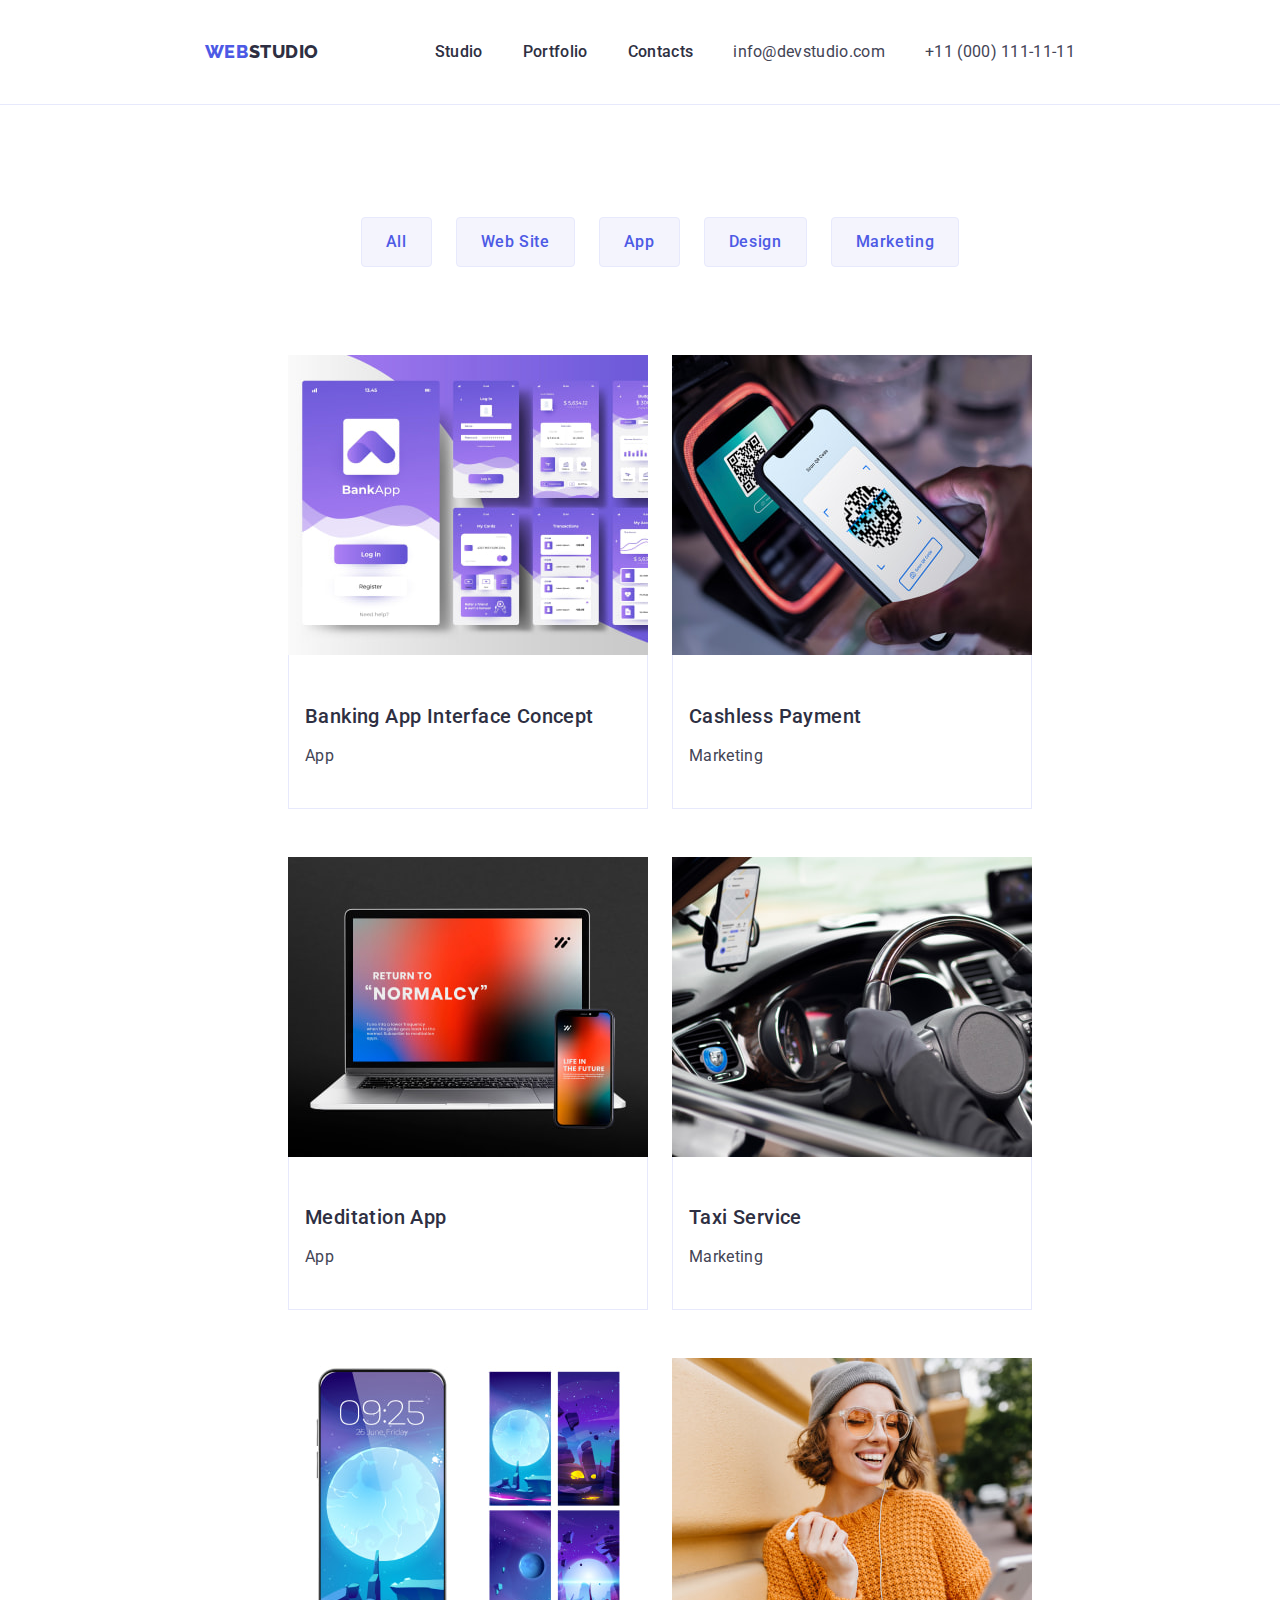
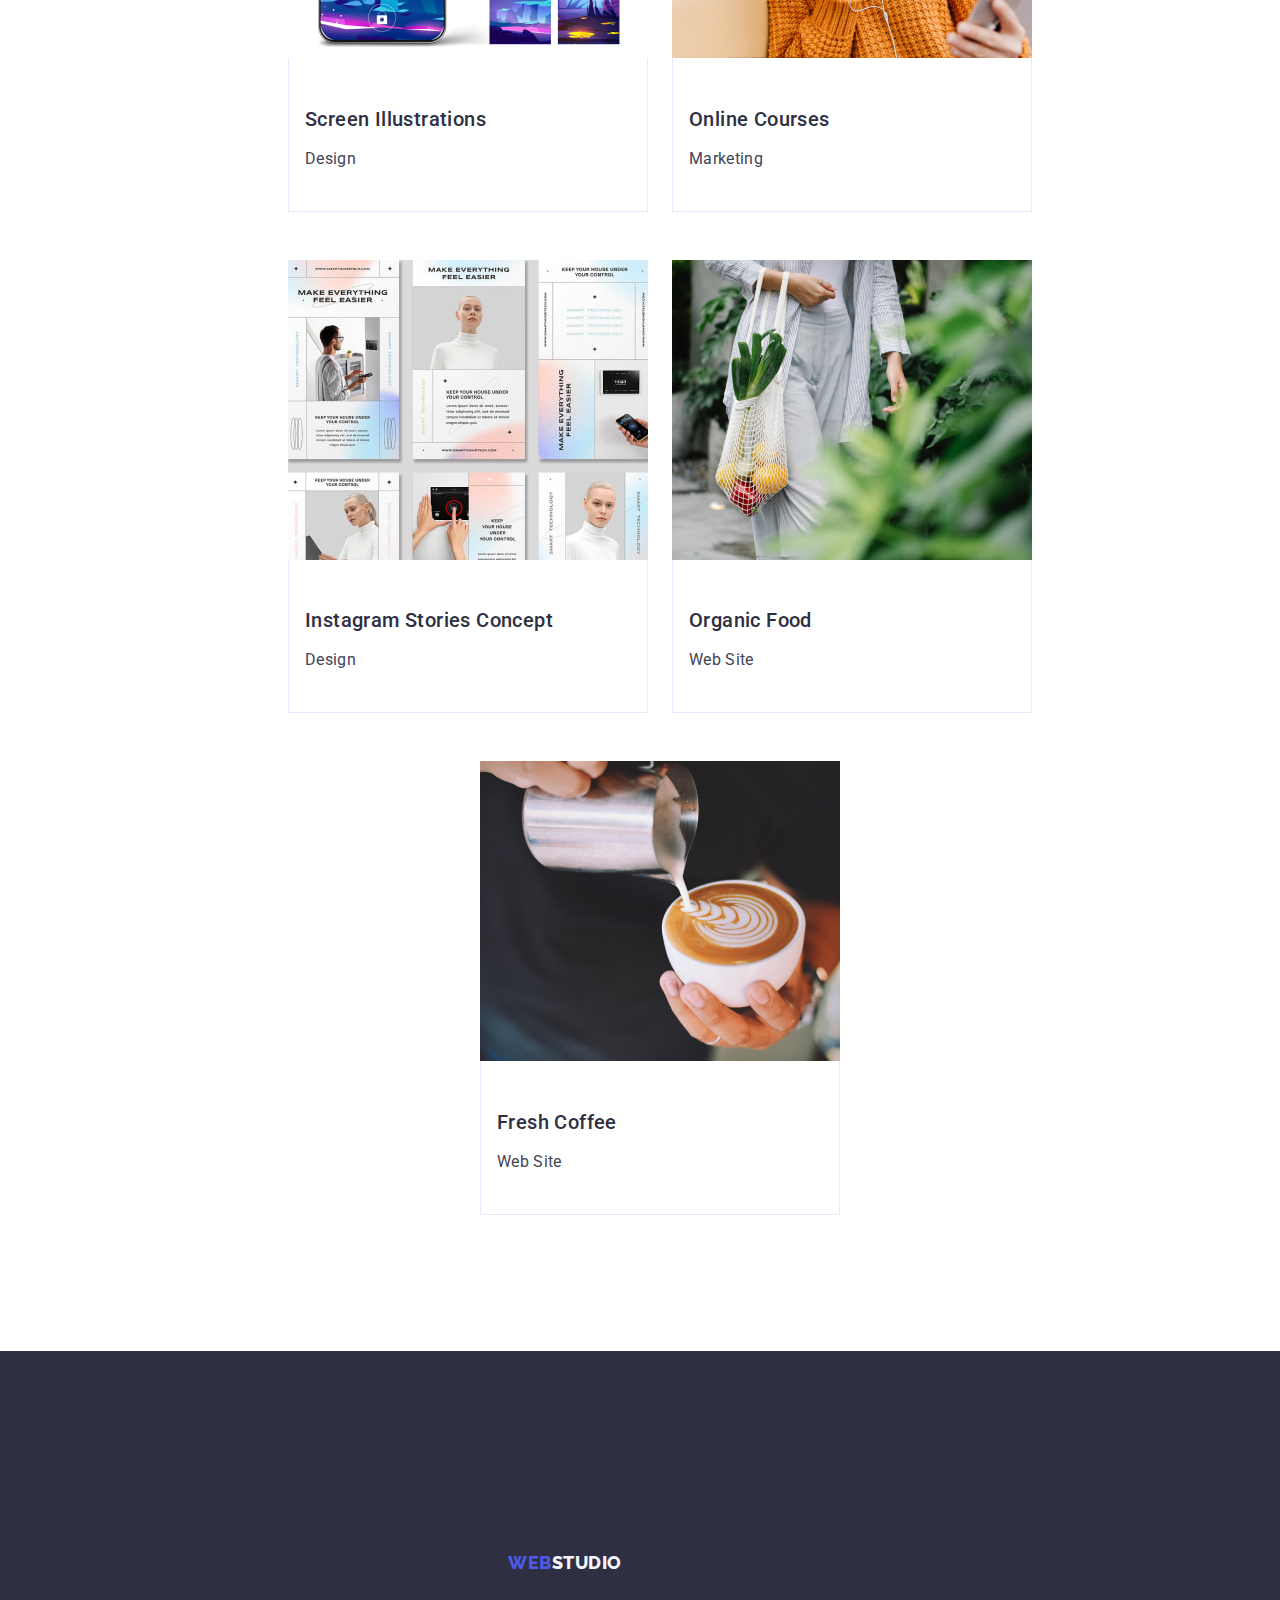
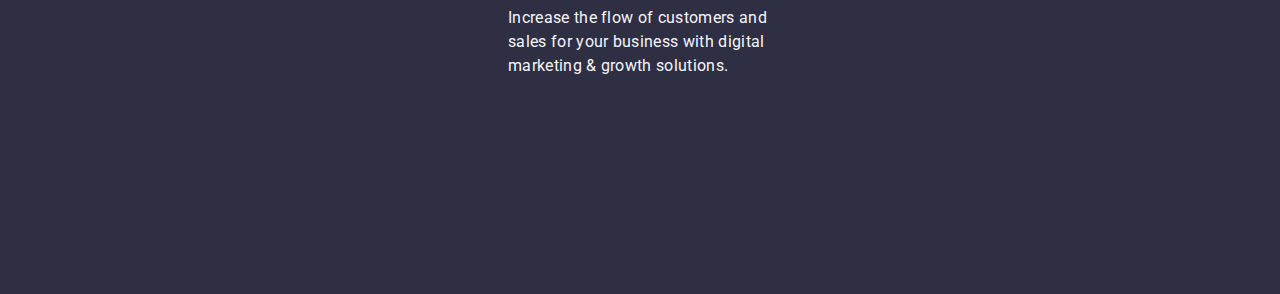
==== commit f5583f3e: "3rd hw figma-like" ====
--- a/portfolio.html
+++ b/portfolio.html
@@ -57,42 +57,23 @@
           <h1 class="visually-hidden">Portfolio</h1>
           <ul class="list buttons">
             <li>
-              <button
-                class="portfolio-button main-button main-button"
-                type="button"
-              >
-                All
-              </button>
-            </li>
-            <li>
-              <button
-                class="portfolio-button main-button main-button"
-                type="button"
-              >
+              <button class="portfolio-button button" type="button">All</button>
+            </li>
+            <li>
+              <button class="portfolio-button button" type="button">
                 Web Site
               </button>
             </li>
             <li>
-              <button
-                class="portfolio-button main-button main-button"
-                type="button"
-              >
-                App
-              </button>
-            </li>
-            <li>
-              <button
-                class="portfolio-button main-button main-button"
-                type="button"
-              >
+              <button class="portfolio-button button" type="button">App</button>
+            </li>
+            <li>
+              <button class="portfolio-button button" type="button">
                 Design
               </button>
             </li>
             <li>
-              <button
-                class="portfolio-button main-button main-button"
-                type="button"
-              >
+              <button class="portfolio-button button" type="button">
                 Marketing
               </button>
             </li>
--- a/css/styles.css
+++ b/css/styles.css
@@ -148,6 +148,7 @@
 }
 
 .address {
+  align-items: center;
   display: flex;
   font-style: normal;
   gap: 40px;
@@ -201,6 +202,11 @@
   background-color: var(--ocean);
 }
 
+.traits-section .third-heading,
+.traits-section .paragraph {
+  text-align: left;
+}
+
 .traits-li {
   flex-basis: calc((100% - 72px) / 4);
 }
@@ -232,7 +238,10 @@
 }
 
 .footer > .container {
+  align-items: center;
+  justify-content: flex-start;
   padding: 101.5px 0 100px 0;
+  max-width: 264px;
 }
 
 .footer .link {
@@ -287,11 +296,11 @@
   letter-spacing: 0.02em;
   line-height: 1.2;
   margin-bottom: 8px;
-  text-align: center;
 }
 
 .portfolio-app {
   row-gap: 48px;
+  text-align: left;
 }
 
 .portfolio-app-name {
@@ -302,4 +311,5 @@
 
 .portfolio-app-name > .paragraph {
   margin-bottom: 8px;
-}
+  text-align: left;
+}
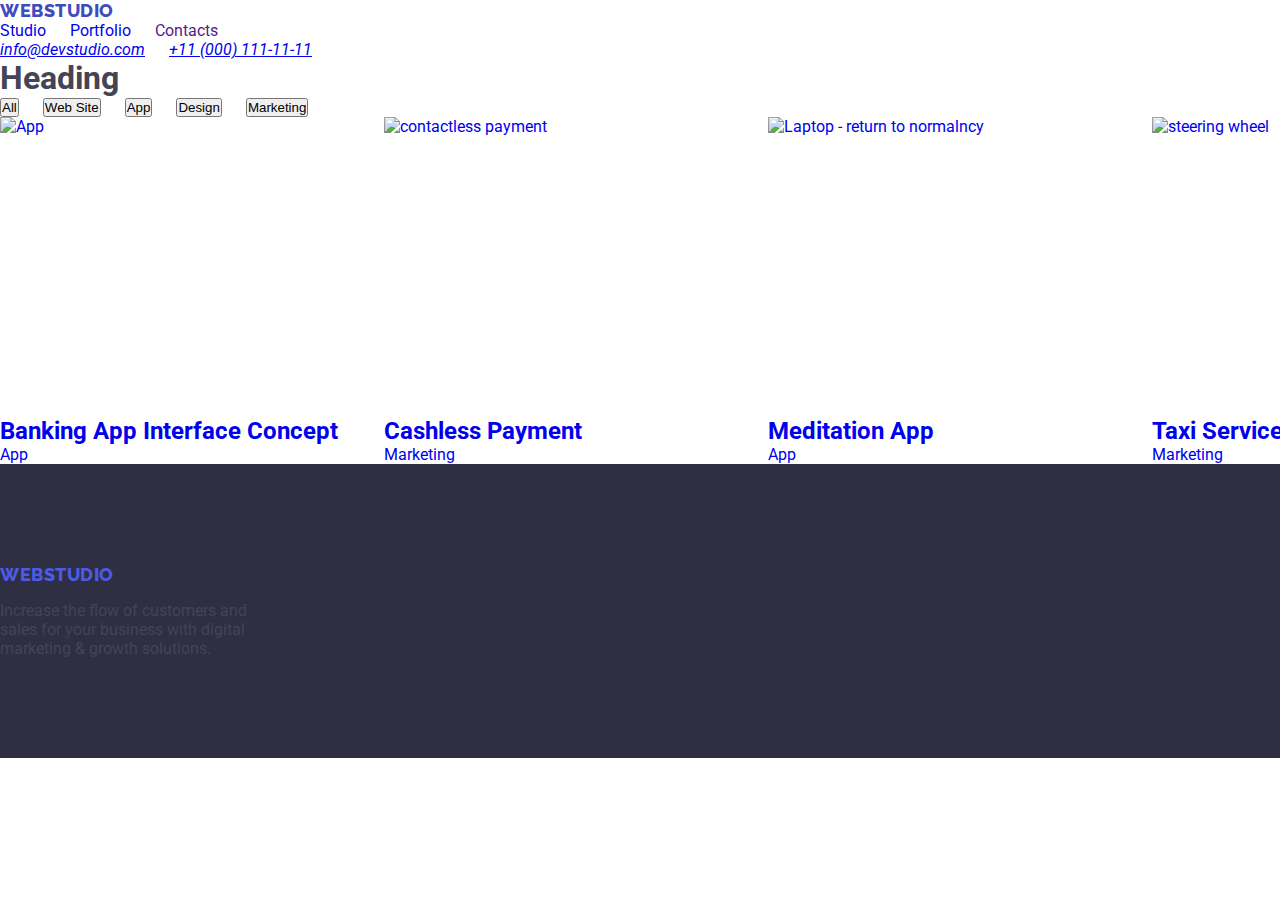
==== commit 22d438bf: "Reset margin and padding" ====
--- a/portfolio.html
+++ b/portfolio.html
@@ -1,228 +1,122 @@
 <!DOCTYPE html>
 <html lang="en">
-  <head>
-    <meta charset="UTF-8" />
-    <meta name="viewport" content="width=device-width, initial-scale=1.0" />
+
+<head>
+    <meta charset="UTF-8">
+    <meta name="viewport" content="width=device-width, initial-scale=1.0">
+    <link rel="stylesheet" href="./css/styles.css">
     <title>Portfolio</title>
-    <link rel="preconnect" href="https://fonts.googleapis.com" />
-    <link rel="preconnect" href="https://fonts.gstatic.com" crossorigin />
+    <link rel="preconnect" href="https://fonts.googleapis.com">
+    <link rel="preconnect" href="https://fonts.gstatic.com" crossorigin>
     <link
-      href="https://fonts.googleapis.com/css2?family=Raleway:wght@800&family=Roboto:wght@400;500;700;900&display=swap"
-      rel="stylesheet"
-    />
-    <link
-      rel="stylesheet"
-      href="https://cdnjs.cloudflare.com/ajax/libs/modern-normalize/1.0.0/modern-normalize.min.css"
-    />
-    <link rel="stylesheet" href="css/styles.css" type="text/css" />
-  </head>
-  <body>
-    <header class="header">
-      <div class="container">
-        <nav class="navigation">
-          <a class="link logo" href="./index.html"
-            >Web<span class="accent">Studio</span></a
-          >
-          <ul class="list nav-list">
-            <li class="nav-li">
-              <a class="nav-link link" href="./index.html">Studio</a>
-            </li>
-            <li class="nav-li">
-              <a class="nav-link link" href="./portfolio.html">Portfolio</a>
-            </li>
-            <li class="nav-li">
-              <a class="nav-link link" href="">Contacts</a>
-            </li>
-          </ul>
+        href="https://fonts.googleapis.com/css2?family=Raleway:wght@800&family=Roboto:wght@400;500;700;900&display=swap"
+        rel="stylesheet">
+</head>
+
+<body>
+    <header>
+        <nav>
+            <a class="logo link" href="./index.html">Web<span class="studio-logo">Studio</span></a>
+            <ul class="list">
+                <li><a class="nav link" href="./index.html">Studio</a></li>
+                <li><a class="nav link" href="./portfolio.html">Portfolio</a></li>
+                <li><a class="nav link" href="">Contacts</a></li>
+            </ul>
         </nav>
-        <address class="address">
-          <ul class="list">
-            <li>
-              <a class="address-link link" href="mailto:info@devstudio.com"
-                >info@devstudio.com</a
-              >
-            </li>
-            <li>
-              <a class="address-link link" href="tel:+110001111111"
-                >+11 (000) 111-11-11</a
-              >
-            </li>
-          </ul>
+        <address class="Contacts">
+            <ul class="list">
+                <li><a class="" href="mailto:info@devstudio.com">info@devstudio.com</a></li>
+                <li><a class="" href="tel:+110001111111">+11 (000) 111-11-11</a></li>
+            </ul>
         </address>
-      </div>
     </header>
     <main>
-      <section class="section portfolio-section">
-        <div class="container">
-          <h1 class="visually-hidden">Portfolio</h1>
-          <ul class="list buttons">
-            <li>
-              <button class="portfolio-button button" type="button">All</button>
-            </li>
-            <li>
-              <button class="portfolio-button button" type="button">
-                Web Site
-              </button>
-            </li>
-            <li>
-              <button class="portfolio-button button" type="button">App</button>
-            </li>
-            <li>
-              <button class="portfolio-button button" type="button">
-                Design
-              </button>
-            </li>
-            <li>
-              <button class="portfolio-button button" type="button">
-                Marketing
-              </button>
-            </li>
-          </ul>
-          <ul class="list portfolio-app">
-            <li class="portfolio-app-li">
-              <a href="" class="link">
-                <img
-                  src="./images/portfolio_1.jpg"
-                  alt="BankApp application"
-                  width="360"
-                  height="300"
-                />
-                <div class="portfolio-app-name">
-                  <h2 class="portfolio-second-heading">
-                    Banking App Interface Concept
-                  </h2>
-                  <p class="paragraph">App</p>
-                </div>
-              </a>
-            </li>
-            <li class="portfolio-app-li">
-              <a href="" class="link">
-                <img
-                  src="./images/portfolio_2.jpg"
-                  alt="scanning an QR code"
-                  width="360"
-                  height="300"
-                />
-                <div class="portfolio-app-name">
-                  <h2 class="portfolio-second-heading">Cashless Payment</h2>
-                  <p class="paragraph">Marketing</p>
-                </div>
-              </a>
-            </li>
-            <li class="portfolio-app-li">
-              <a href="" class="link">
-                <img
-                  src="./images/portfolio_3.jpg"
-                  alt="laptop and mobile screens showing meditation application"
-                  width="360"
-                  height="300"
-                />
-                <div class="portfolio-app-name">
-                  <h2 class="portfolio-second-heading">Meditation App</h2>
-                  <p class="paragraph">App</p>
-                </div>
-              </a>
-            </li>
-            <li class="portfolio-app-li">
-              <a href="" class="link">
-                <img
-                  src="./images/portfolio_4.jpg"
-                  alt="steering wheel being held"
-                  width="360"
-                  height="300"
-                />
-                <div class="portfolio-app-name">
-                  <h2 class="portfolio-second-heading">Taxi Service</h2>
-                  <p class="paragraph">Marketing</p>
-                </div>
-              </a>
-            </li>
-            <li class="portfolio-app-li">
-              <a href="" class="link">
-                <img
-                  src="./images/portfolio_5.jpg"
-                  alt="phone screen with a moon wallpaper"
-                  width="360"
-                  height="300"
-                />
-                <div class="portfolio-app-name">
-                  <h2 class="portfolio-second-heading">Screen Illustrations</h2>
-                  <p class="paragraph">Design</p>
-                </div>
-              </a>
-            </li>
-            <li class="portfolio-app-li">
-              <a href="" class="link">
-                <img
-                  src="./images/portfolio_6.jpg"
-                  alt="smiling woman with headphones using a mobile phone"
-                  width="360"
-                  height="300"
-                />
-                <div class="portfolio-app-name">
-                  <h2 class="portfolio-second-heading">Online Courses</h2>
-                  <p class="paragraph">Marketing</p>
-                </div>
-              </a>
-            </li>
-            <li class="portfolio-app-li">
-              <a href="" class="link">
-                <img
-                  src="./images/portfolio_7.jpg"
-                  alt="templates concerning keeping house under control"
-                  width="360"
-                  height="300"
-                />
-                <div class="portfolio-app-name">
-                  <h2 class="portfolio-second-heading">
-                    Instagram Stories Concept
-                  </h2>
-                  <p class="paragraph">Design</p>
-                </div>
-              </a>
-            </li>
-            <li class="portfolio-app-li">
-              <a href="" class="link">
-                <img
-                  src="./images/portfolio_8.jpg"
-                  alt="woman carrying a bag of fruits and vegetables"
-                  width="360"
-                  height="300"
-                />
-                <div class="portfolio-app-name">
-                  <h2 class="portfolio-second-heading">Organic Food</h2>
-                  <p class="paragraph">Web Site</p>
-                </div>
-              </a>
-            </li>
-            <li class="portfolio-app-li">
-              <a href="" class="link">
-                <img
-                  src="./images/portfolio_9.jpg"
-                  alt="person decorating a coffee"
-                  width="360"
-                  height="300"
-                />
-                <div class="portfolio-app-name">
-                  <h2 class="portfolio-second-heading">Fresh Coffee</h2>
-                  <p class="paragraph">Web Site</p>
-                </div>
-              </a>
-            </li>
-          </ul>
-        </div>
-      </section>
+        <section>
+            <h1>Heading</h1>
+            <ul class="list">
+                <li><button class="button-one" type="button">All</button></li>
+                <li><button class="button-one" type="button">Web Site</button></li>
+                <li><button class="button-one" type="button">App</button></li>
+                <li><button class="button-one" type="button">Design</button></li>
+                <li><button class="button-one" type="button">Marketing</button></li>
+            </ul>
+            <ul class="list">
+                <li>
+                    <a class="link" href="#">
+                        <img src="./images/imagesa1.jpg " alt="App" width="360" height="300" />
+                        <h2 class="heading-portfolio-one">Banking App Interface Concept</h2>
+                        <p class="paragraph-portfolio">App</p>
+                    </a>
+                </li>
+                <li>
+                    <a class="link" href="#">
+                        <img src="./images/imagesa2.jpg" alt="contactless payment" width="360" height="300" />
+                        <h2 class="heading-portfolio-one">Cashless Payment</h2>
+                        <p class="paragraph-portfolio">Marketing</p>
+                    </a>
+                </li>
+                <li>
+                    <a class="link" href="#">
+                        <img src="./images/imagesa3.jpg" alt="Laptop - return to normalncy" width="360"
+                            height="300" />
+                        <h2 class="heading-portfolio-one">Meditation App</h2>
+                        <p class="paragraph-portfolio">App</p>
+                    </a>
+                </li>
+                <li>
+                    <a class="link" href="#">
+                        <img src="./images/imagesb1.jpg" alt="steering wheel" width="360" height="300" />
+                        <h2 class="heading-portfolio-one">Taxi Service</h2>
+                        <p class="paragraph-portfolio">Marketing</p>
+                    </a>
+                </li>
+                <li>
+                    <a class="link" href="#">
+                        <img src="./images/imagesb2.jpg" alt="purple wallpaper on the phone" width="360"
+                            height="300" />
+                        <h2 class="heading-portfolio-one">Screen Illustrations</h2>
+                        <p class="paragraph-portfolio">Design</p>
+                    </a>
+                </li>
+                <li>
+                    <a class="link" href="#">
+                        <img src="./images/imagesb3.jpg" alt="happy woman in yellow sweater" width="360"
+                            height="300" />
+                        <p class="paragraph-portfolio">Online Courses</p>
+                    <h2 class="heading-portfolio-one">Marketing</h2>
+                    </a>
+                </li>
+                <li>
+                    <a class="link" href="#">
+                        <img src="./images/imagesc1.jpg" alt="white design" width="360" height="300" />
+                        <h2 class="heading-portfolio-one">Instagram Stories Concept</h2>
+                        <p class="paragraph-portfolio">Design</p>
+                    </a>
+                </li>
+                </li>
+                <li>
+                    <a class="link" href="#">
+                        <img src="./images/imagesc2.jpg" alt="food shopping net" width="360" height="300" />
+                        <h2 class="heading-portfolio-one">Organic Food</h2>
+                        <p class="paragraph-portfolio">Web Site</p>
+                    </a>
+                </li>
+                <li>
+                    <a class="link" href="#">
+                        <img src="./images/imagesc3.jpg" alt="Cup of coffee" width="360" height="300" />
+                        <h2 class="heading-portfolio-one">Fresh Coffee</h2>
+                        <p class="paragraph-portfolio">Web Site</p>
+                    </a>
+                </li>
+            </ul>
+        </section>
     </main>
     <footer class="footer">
-      <div class="container">
-        <a class="link logo" href="./index.html"
-          >Web<span class="accent">Studio</span></a
-        >
-        <p class="footer-paragraph">
-          Increase the flow of customers and sales for your business with
-          digital marketing & growth solutions.
-        </p>
-      </div>
+        <a class="logo link" href="#">Web<span class="studio-two">Studio</span></a>
+        <p class="paragraph-footer">Increase the flow of customers and <br> sales for your business with digital <br>
+            marketing &
+            growth solutions.</p>
     </footer>
-  </body>
+</body>
+
 </html>
--- a/css/styles.css
+++ b/css/styles.css
@@ -13,6 +13,11 @@
   --dairy: #fcfcfc;
 }
 
+* {
+  margin: 0;
+  padding: 0;
+}
+
 body {
   background-color: var(--white);
   color: var(--slate);
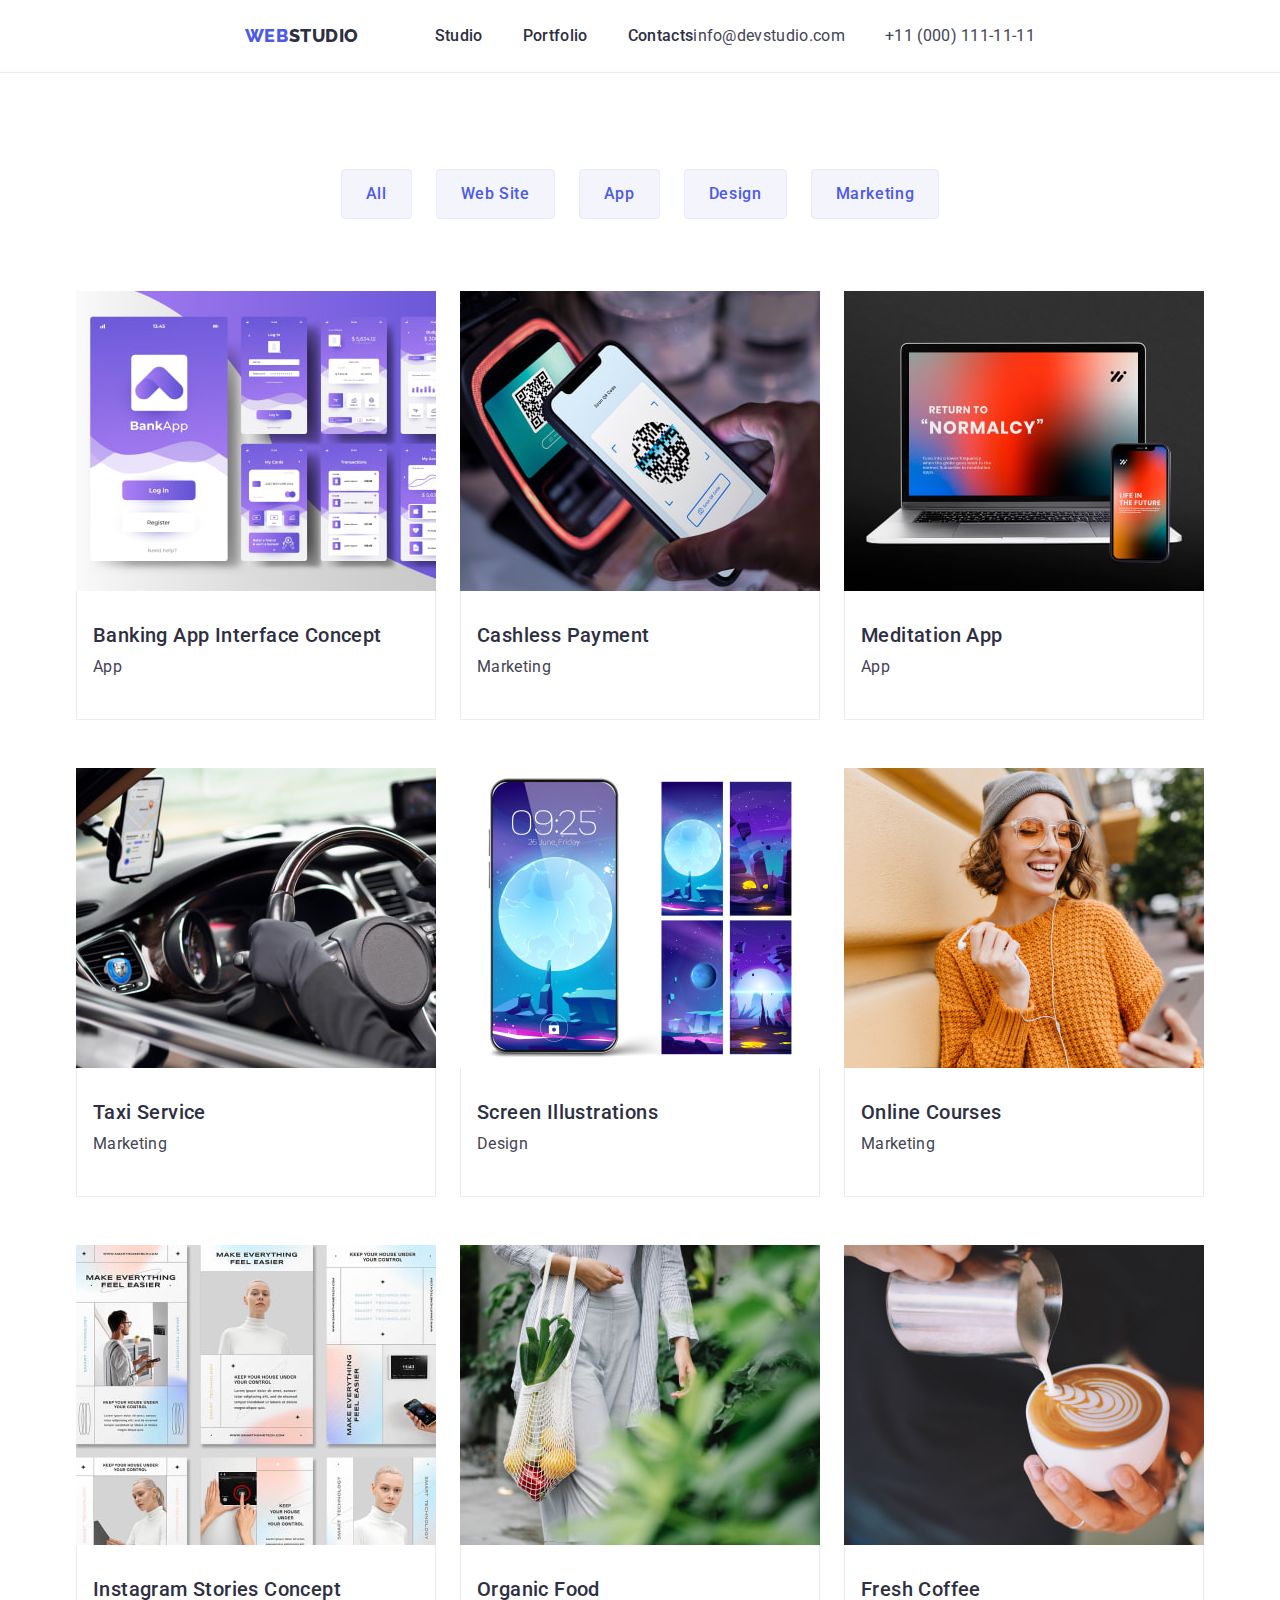
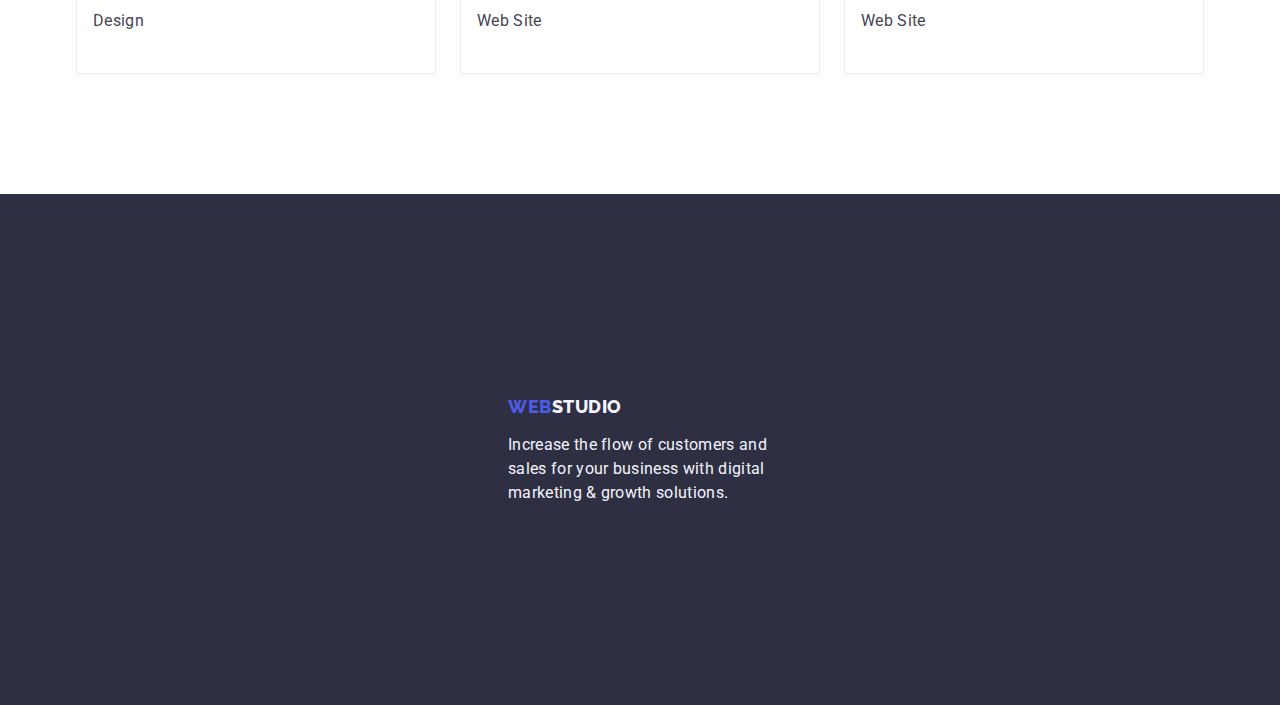
==== commit 9c0a3124: "Revert "Reset margin and padding"" ====
--- a/portfolio.html
+++ b/portfolio.html
@@ -1,122 +1,228 @@
 <!DOCTYPE html>
 <html lang="en">
-
-<head>
-    <meta charset="UTF-8">
-    <meta name="viewport" content="width=device-width, initial-scale=1.0">
-    <link rel="stylesheet" href="./css/styles.css">
+  <head>
+    <meta charset="UTF-8" />
+    <meta name="viewport" content="width=device-width, initial-scale=1.0" />
     <title>Portfolio</title>
-    <link rel="preconnect" href="https://fonts.googleapis.com">
-    <link rel="preconnect" href="https://fonts.gstatic.com" crossorigin>
+    <link rel="preconnect" href="https://fonts.googleapis.com" />
+    <link rel="preconnect" href="https://fonts.gstatic.com" crossorigin />
     <link
-        href="https://fonts.googleapis.com/css2?family=Raleway:wght@800&family=Roboto:wght@400;500;700;900&display=swap"
-        rel="stylesheet">
-</head>
-
-<body>
-    <header>
-        <nav>
-            <a class="logo link" href="./index.html">Web<span class="studio-logo">Studio</span></a>
-            <ul class="list">
-                <li><a class="nav link" href="./index.html">Studio</a></li>
-                <li><a class="nav link" href="./portfolio.html">Portfolio</a></li>
-                <li><a class="nav link" href="">Contacts</a></li>
-            </ul>
+      href="https://fonts.googleapis.com/css2?family=Raleway:wght@800&family=Roboto:wght@400;500;700;900&display=swap"
+      rel="stylesheet"
+    />
+    <link
+      rel="stylesheet"
+      href="https://cdnjs.cloudflare.com/ajax/libs/modern-normalize/1.0.0/modern-normalize.min.css"
+    />
+    <link rel="stylesheet" href="css/styles.css" type="text/css" />
+  </head>
+  <body>
+    <header class="header">
+      <div class="container">
+        <nav class="navigation">
+          <a class="link logo" href="./index.html"
+            >Web<span class="accent">Studio</span></a
+          >
+          <ul class="list nav-list">
+            <li class="nav-li">
+              <a class="nav-link link" href="./index.html">Studio</a>
+            </li>
+            <li class="nav-li">
+              <a class="nav-link link" href="./portfolio.html">Portfolio</a>
+            </li>
+            <li class="nav-li">
+              <a class="nav-link link" href="">Contacts</a>
+            </li>
+          </ul>
         </nav>
-        <address class="Contacts">
-            <ul class="list">
-                <li><a class="" href="mailto:info@devstudio.com">info@devstudio.com</a></li>
-                <li><a class="" href="tel:+110001111111">+11 (000) 111-11-11</a></li>
-            </ul>
+        <address class="address">
+          <ul class="list">
+            <li>
+              <a class="address-link link" href="mailto:info@devstudio.com"
+                >info@devstudio.com</a
+              >
+            </li>
+            <li>
+              <a class="address-link link" href="tel:+110001111111"
+                >+11 (000) 111-11-11</a
+              >
+            </li>
+          </ul>
         </address>
+      </div>
     </header>
     <main>
-        <section>
-            <h1>Heading</h1>
-            <ul class="list">
-                <li><button class="button-one" type="button">All</button></li>
-                <li><button class="button-one" type="button">Web Site</button></li>
-                <li><button class="button-one" type="button">App</button></li>
-                <li><button class="button-one" type="button">Design</button></li>
-                <li><button class="button-one" type="button">Marketing</button></li>
-            </ul>
-            <ul class="list">
-                <li>
-                    <a class="link" href="#">
-                        <img src="./images/imagesa1.jpg " alt="App" width="360" height="300" />
-                        <h2 class="heading-portfolio-one">Banking App Interface Concept</h2>
-                        <p class="paragraph-portfolio">App</p>
-                    </a>
-                </li>
-                <li>
-                    <a class="link" href="#">
-                        <img src="./images/imagesa2.jpg" alt="contactless payment" width="360" height="300" />
-                        <h2 class="heading-portfolio-one">Cashless Payment</h2>
-                        <p class="paragraph-portfolio">Marketing</p>
-                    </a>
-                </li>
-                <li>
-                    <a class="link" href="#">
-                        <img src="./images/imagesa3.jpg" alt="Laptop - return to normalncy" width="360"
-                            height="300" />
-                        <h2 class="heading-portfolio-one">Meditation App</h2>
-                        <p class="paragraph-portfolio">App</p>
-                    </a>
-                </li>
-                <li>
-                    <a class="link" href="#">
-                        <img src="./images/imagesb1.jpg" alt="steering wheel" width="360" height="300" />
-                        <h2 class="heading-portfolio-one">Taxi Service</h2>
-                        <p class="paragraph-portfolio">Marketing</p>
-                    </a>
-                </li>
-                <li>
-                    <a class="link" href="#">
-                        <img src="./images/imagesb2.jpg" alt="purple wallpaper on the phone" width="360"
-                            height="300" />
-                        <h2 class="heading-portfolio-one">Screen Illustrations</h2>
-                        <p class="paragraph-portfolio">Design</p>
-                    </a>
-                </li>
-                <li>
-                    <a class="link" href="#">
-                        <img src="./images/imagesb3.jpg" alt="happy woman in yellow sweater" width="360"
-                            height="300" />
-                        <p class="paragraph-portfolio">Online Courses</p>
-                    <h2 class="heading-portfolio-one">Marketing</h2>
-                    </a>
-                </li>
-                <li>
-                    <a class="link" href="#">
-                        <img src="./images/imagesc1.jpg" alt="white design" width="360" height="300" />
-                        <h2 class="heading-portfolio-one">Instagram Stories Concept</h2>
-                        <p class="paragraph-portfolio">Design</p>
-                    </a>
-                </li>
-                </li>
-                <li>
-                    <a class="link" href="#">
-                        <img src="./images/imagesc2.jpg" alt="food shopping net" width="360" height="300" />
-                        <h2 class="heading-portfolio-one">Organic Food</h2>
-                        <p class="paragraph-portfolio">Web Site</p>
-                    </a>
-                </li>
-                <li>
-                    <a class="link" href="#">
-                        <img src="./images/imagesc3.jpg" alt="Cup of coffee" width="360" height="300" />
-                        <h2 class="heading-portfolio-one">Fresh Coffee</h2>
-                        <p class="paragraph-portfolio">Web Site</p>
-                    </a>
-                </li>
-            </ul>
-        </section>
+      <section class="section portfolio-section">
+        <div class="container">
+          <h1 class="visually-hidden">Portfolio</h1>
+          <ul class="list buttons">
+            <li>
+              <button class="portfolio-button button" type="button">All</button>
+            </li>
+            <li>
+              <button class="portfolio-button button" type="button">
+                Web Site
+              </button>
+            </li>
+            <li>
+              <button class="portfolio-button button" type="button">App</button>
+            </li>
+            <li>
+              <button class="portfolio-button button" type="button">
+                Design
+              </button>
+            </li>
+            <li>
+              <button class="portfolio-button button" type="button">
+                Marketing
+              </button>
+            </li>
+          </ul>
+          <ul class="list portfolio-app">
+            <li class="portfolio-app-li">
+              <a href="" class="link">
+                <img
+                  src="./images/portfolio_1.jpg"
+                  alt="BankApp application"
+                  width="360"
+                  height="300"
+                />
+                <div class="portfolio-app-name">
+                  <h2 class="portfolio-second-heading">
+                    Banking App Interface Concept
+                  </h2>
+                  <p class="paragraph">App</p>
+                </div>
+              </a>
+            </li>
+            <li class="portfolio-app-li">
+              <a href="" class="link">
+                <img
+                  src="./images/portfolio_2.jpg"
+                  alt="scanning an QR code"
+                  width="360"
+                  height="300"
+                />
+                <div class="portfolio-app-name">
+                  <h2 class="portfolio-second-heading">Cashless Payment</h2>
+                  <p class="paragraph">Marketing</p>
+                </div>
+              </a>
+            </li>
+            <li class="portfolio-app-li">
+              <a href="" class="link">
+                <img
+                  src="./images/portfolio_3.jpg"
+                  alt="laptop and mobile screens showing meditation application"
+                  width="360"
+                  height="300"
+                />
+                <div class="portfolio-app-name">
+                  <h2 class="portfolio-second-heading">Meditation App</h2>
+                  <p class="paragraph">App</p>
+                </div>
+              </a>
+            </li>
+            <li class="portfolio-app-li">
+              <a href="" class="link">
+                <img
+                  src="./images/portfolio_4.jpg"
+                  alt="steering wheel being held"
+                  width="360"
+                  height="300"
+                />
+                <div class="portfolio-app-name">
+                  <h2 class="portfolio-second-heading">Taxi Service</h2>
+                  <p class="paragraph">Marketing</p>
+                </div>
+              </a>
+            </li>
+            <li class="portfolio-app-li">
+              <a href="" class="link">
+                <img
+                  src="./images/portfolio_5.jpg"
+                  alt="phone screen with a moon wallpaper"
+                  width="360"
+                  height="300"
+                />
+                <div class="portfolio-app-name">
+                  <h2 class="portfolio-second-heading">Screen Illustrations</h2>
+                  <p class="paragraph">Design</p>
+                </div>
+              </a>
+            </li>
+            <li class="portfolio-app-li">
+              <a href="" class="link">
+                <img
+                  src="./images/portfolio_6.jpg"
+                  alt="smiling woman with headphones using a mobile phone"
+                  width="360"
+                  height="300"
+                />
+                <div class="portfolio-app-name">
+                  <h2 class="portfolio-second-heading">Online Courses</h2>
+                  <p class="paragraph">Marketing</p>
+                </div>
+              </a>
+            </li>
+            <li class="portfolio-app-li">
+              <a href="" class="link">
+                <img
+                  src="./images/portfolio_7.jpg"
+                  alt="templates concerning keeping house under control"
+                  width="360"
+                  height="300"
+                />
+                <div class="portfolio-app-name">
+                  <h2 class="portfolio-second-heading">
+                    Instagram Stories Concept
+                  </h2>
+                  <p class="paragraph">Design</p>
+                </div>
+              </a>
+            </li>
+            <li class="portfolio-app-li">
+              <a href="" class="link">
+                <img
+                  src="./images/portfolio_8.jpg"
+                  alt="woman carrying a bag of fruits and vegetables"
+                  width="360"
+                  height="300"
+                />
+                <div class="portfolio-app-name">
+                  <h2 class="portfolio-second-heading">Organic Food</h2>
+                  <p class="paragraph">Web Site</p>
+                </div>
+              </a>
+            </li>
+            <li class="portfolio-app-li">
+              <a href="" class="link">
+                <img
+                  src="./images/portfolio_9.jpg"
+                  alt="person decorating a coffee"
+                  width="360"
+                  height="300"
+                />
+                <div class="portfolio-app-name">
+                  <h2 class="portfolio-second-heading">Fresh Coffee</h2>
+                  <p class="paragraph">Web Site</p>
+                </div>
+              </a>
+            </li>
+          </ul>
+        </div>
+      </section>
     </main>
     <footer class="footer">
-        <a class="logo link" href="#">Web<span class="studio-two">Studio</span></a>
-        <p class="paragraph-footer">Increase the flow of customers and <br> sales for your business with digital <br>
-            marketing &
-            growth solutions.</p>
+      <div class="container">
+        <a class="link logo" href="./index.html"
+          >Web<span class="accent">Studio</span></a
+        >
+        <p class="footer-paragraph">
+          Increase the flow of customers and sales for your business with
+          digital marketing & growth solutions.
+        </p>
+      </div>
     </footer>
-</body>
-
+  </body>
 </html>
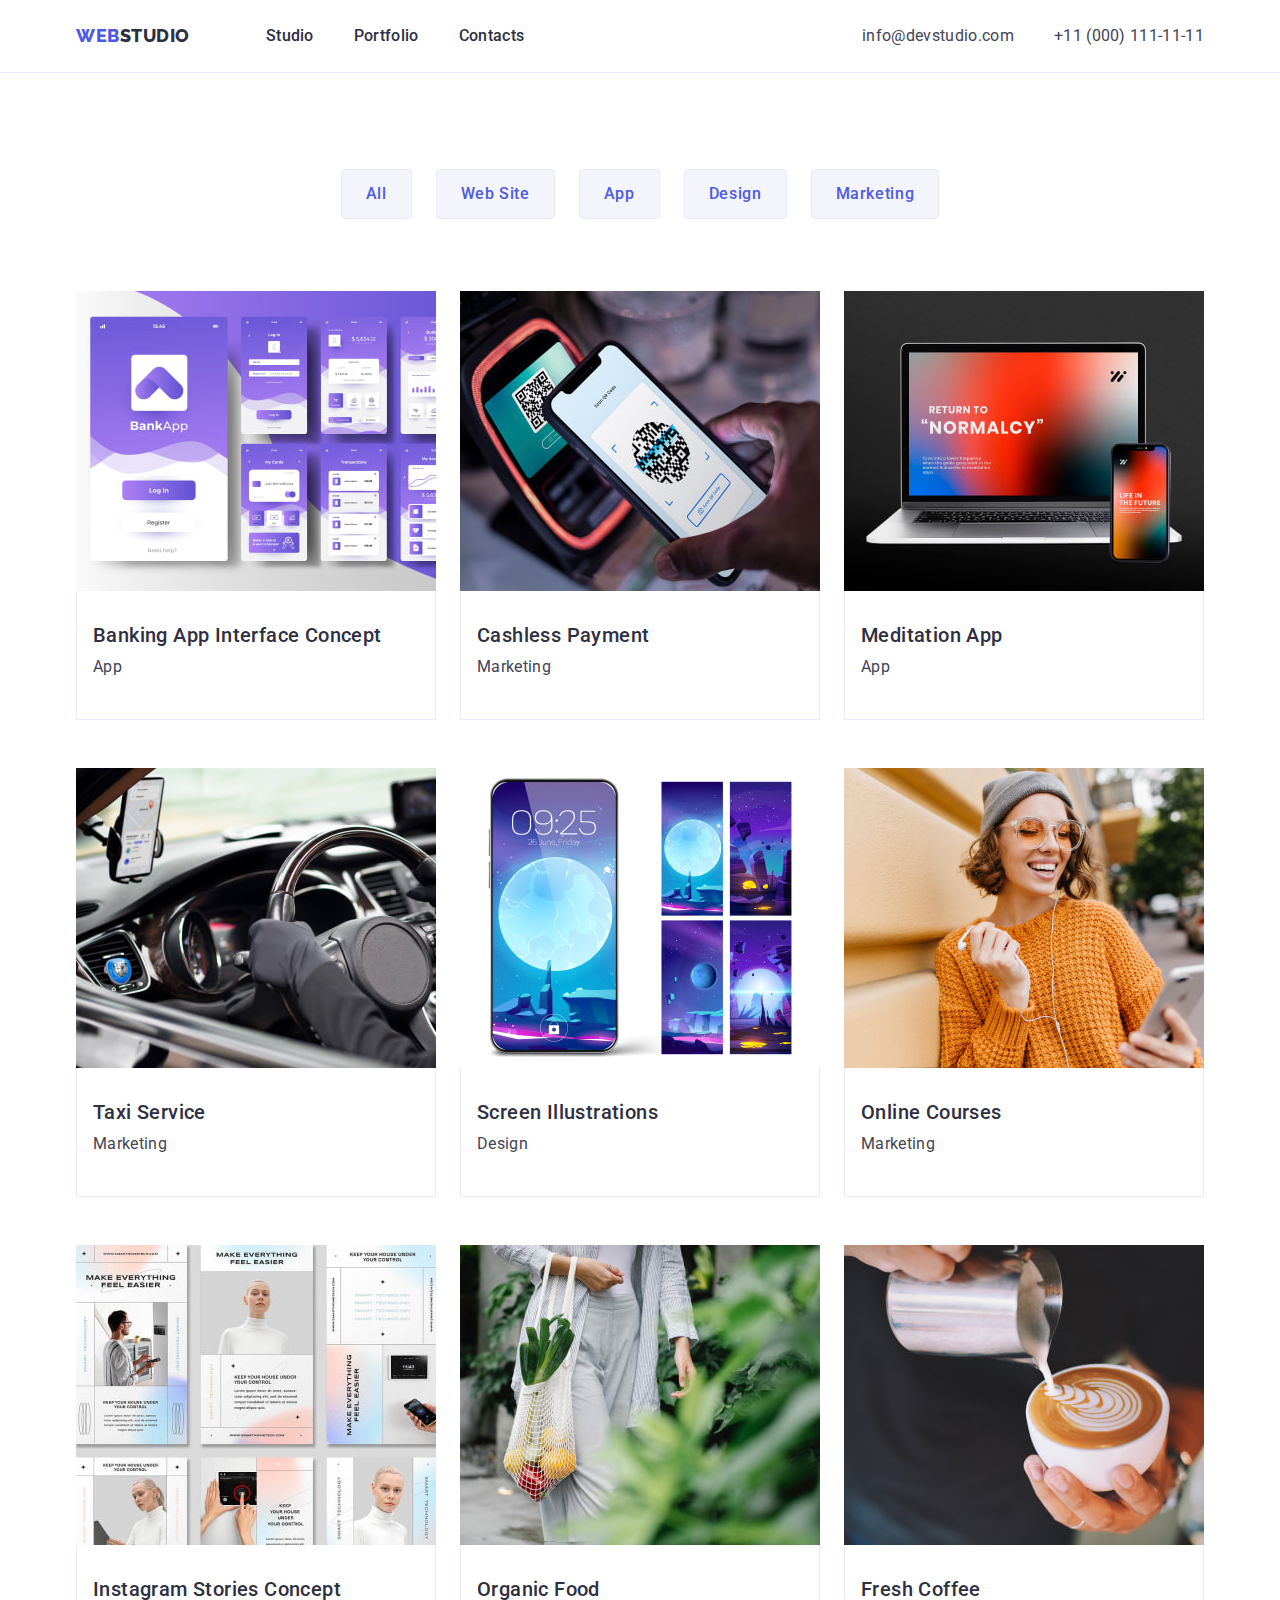
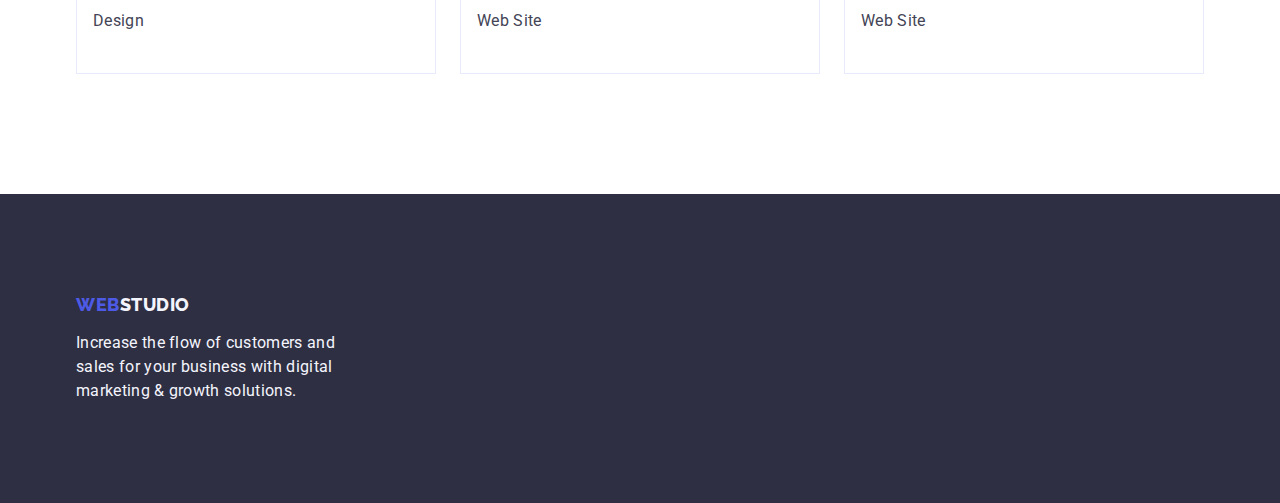
==== commit 633be45f: "Final repair" ====
--- a/portfolio.html
+++ b/portfolio.html
@@ -18,9 +18,9 @@
   </head>
   <body>
     <header class="header">
-      <div class="container">
+      <div class="container header-wrap">
         <nav class="navigation">
-          <a class="link logo" href="./index.html"
+          <a class="link logo logo-header" href="./index.html"
             >Web<span class="accent">Studio</span></a
           >
           <ul class="list nav-list">
@@ -215,7 +215,7 @@
     </main>
     <footer class="footer">
       <div class="container">
-        <a class="link logo" href="./index.html"
+        <a class="link logo logo-footer" href="./index.html"
           >Web<span class="accent">Studio</span></a
         >
         <p class="footer-paragraph">
--- a/css/styles.css
+++ b/css/styles.css
@@ -24,13 +24,26 @@
   font-family: "Roboto", sans-serif;
 }
 
+h1,
+h2,
+h3,
+h4,
+h5,
+h6,
+p {
+  margin: 0;
+}
+
 .container {
-  display: flex;
-  flex-wrap: wrap;
   justify-content: center;
   margin: 0 auto;
   padding: 0 15px;
-  width: 1158px;
+  max-width: 1158px;
+}
+
+.header-wrap {
+  display: flex;
+  align-items: center;
 }
 
 .link {
@@ -49,8 +62,11 @@
   font-weight: 800;
   letter-spacing: 0.03em;
   line-height: 1.17;
+  text-transform: uppercase;
+}
+
+.logo-header {
   margin-right: 76px;
-  text-transform: uppercase;
 }
 
 .accent {
@@ -61,6 +77,8 @@
   display: flex;
   gap: 24px;
   list-style: none;
+  margin: 0;
+  padding-left: 0;
 }
 
 .section {
@@ -72,6 +90,8 @@
 }
 
 .button {
+  border: none;
+  border-radius: 4px;
   cursor: pointer;
   font-family: "Roboto", sans-serif;
   font-weight: 500;
@@ -122,6 +142,8 @@
 
 img {
   display: block;
+  max-width: 100%;
+  height: auto;
 }
 
 /* header */
@@ -157,6 +179,7 @@
   display: flex;
   font-style: normal;
   gap: 40px;
+  margin-left: auto;
 }
 
 .address > .list {
@@ -173,13 +196,7 @@
 
 .starting-section {
   background-color: var(--navy-blue);
-  display: flex;
-  justify-content: center;
   padding: 188px 0;
-}
-
-.starting-section > .container {
-  width: 496px;
 }
 
 .first-heading {
@@ -187,17 +204,18 @@
   font-size: 56px;
   letter-spacing: 0.02em;
   line-height: 1.07;
-  max-width: 496px;
+  max-width: 498px;
   text-align: center;
+  margin: 0 auto 48px auto;
 }
 
 .main-button {
   background-color: var(--iris);
   border: none;
-  border-radius: 4px;
   box-shadow: 0px 4px 4px 0px rgba(0, 0, 0, 0.15);
   color: var(--white);
   display: block;
+  margin: 0 auto;
   min-width: 169px;
   padding: 16px 32px;
 }
@@ -214,6 +232,10 @@
 
 .traits-li {
   flex-basis: calc((100% - 72px) / 4);
+}
+
+.work-section {
+  padding-top: 0;
 }
 
 .work-li,
@@ -245,11 +267,9 @@
 .footer > .container {
   align-items: center;
   justify-content: flex-start;
-  padding: 101.5px 0 100px 0;
-  max-width: 264px;
-}
-
-.footer .link {
+}
+
+.logo-footer {
   display: inline-block;
   margin-bottom: 16px;
 }
@@ -282,7 +302,6 @@
 .portfolio-button {
   background-color: var(--cloud);
   border: 1px solid var(--cornflower);
-  border-radius: 4px;
   color: var(--iris);
   padding: 12px 24px;
 }
